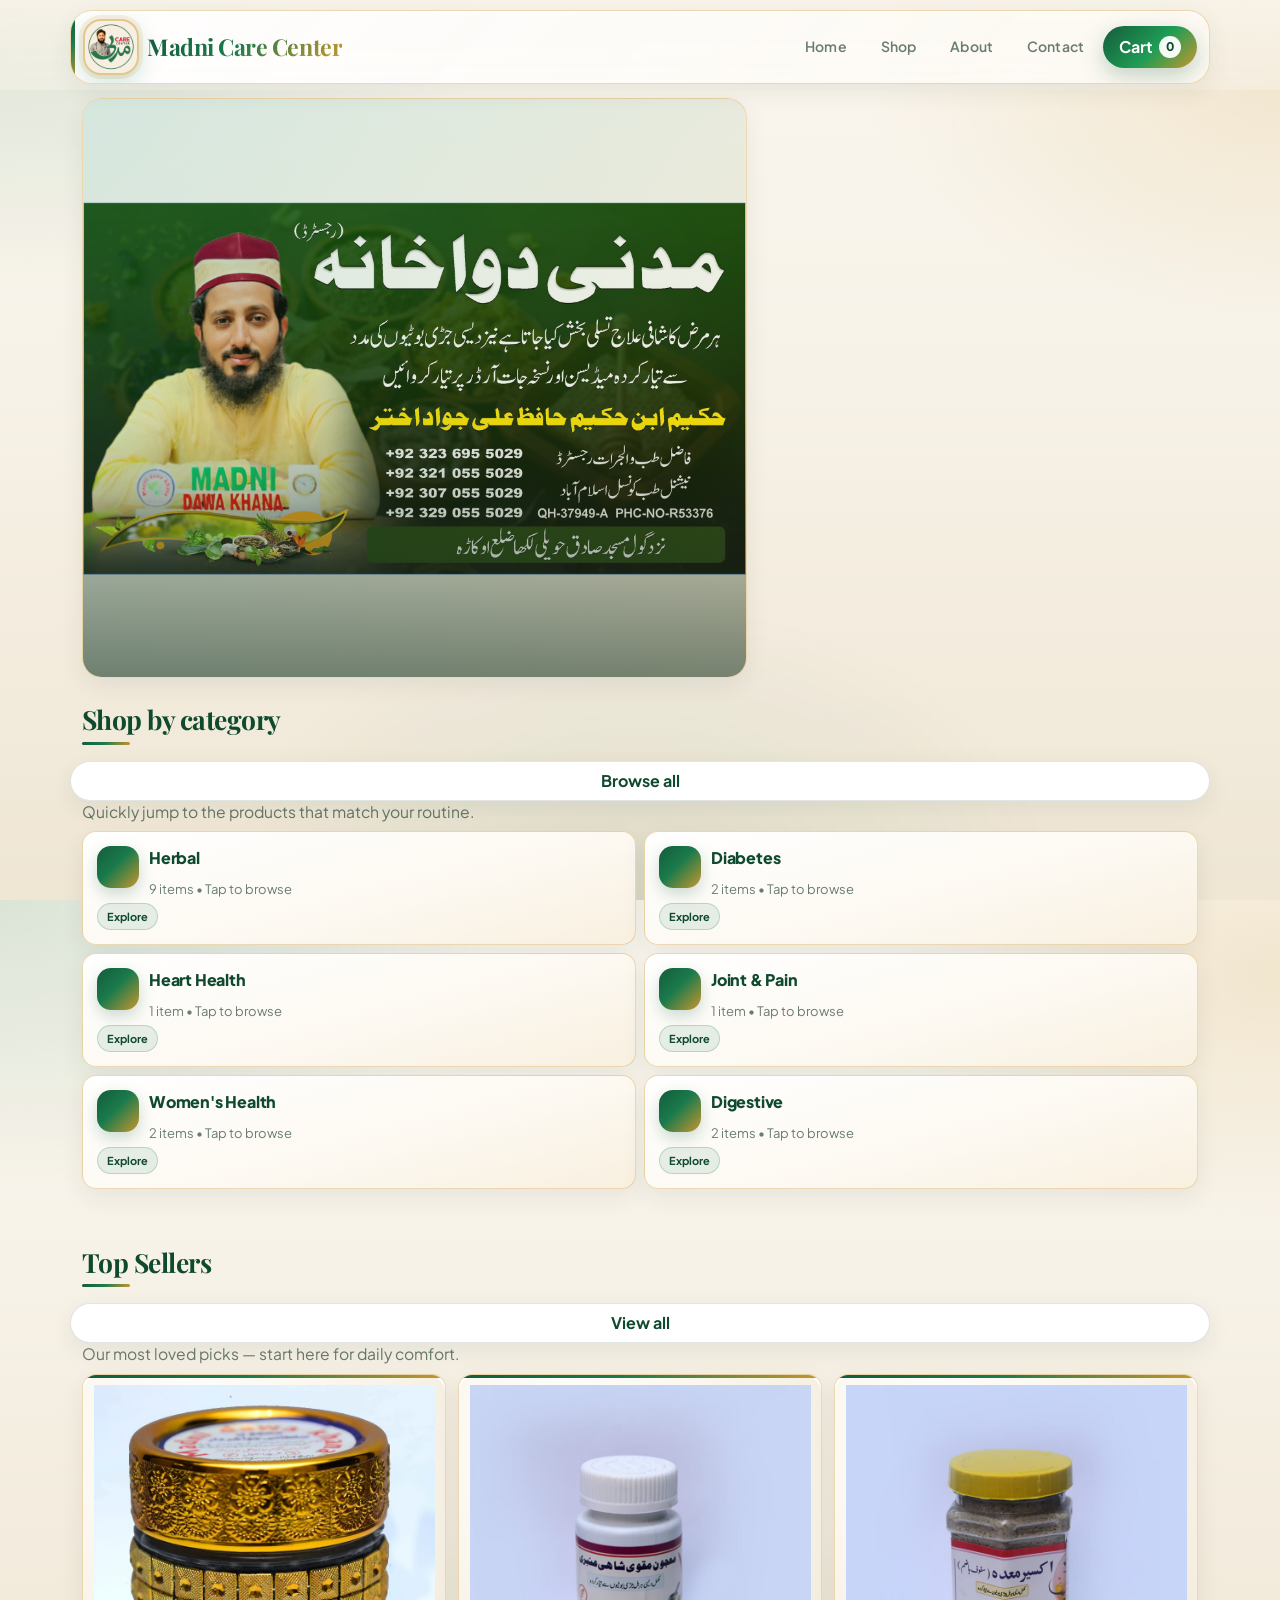
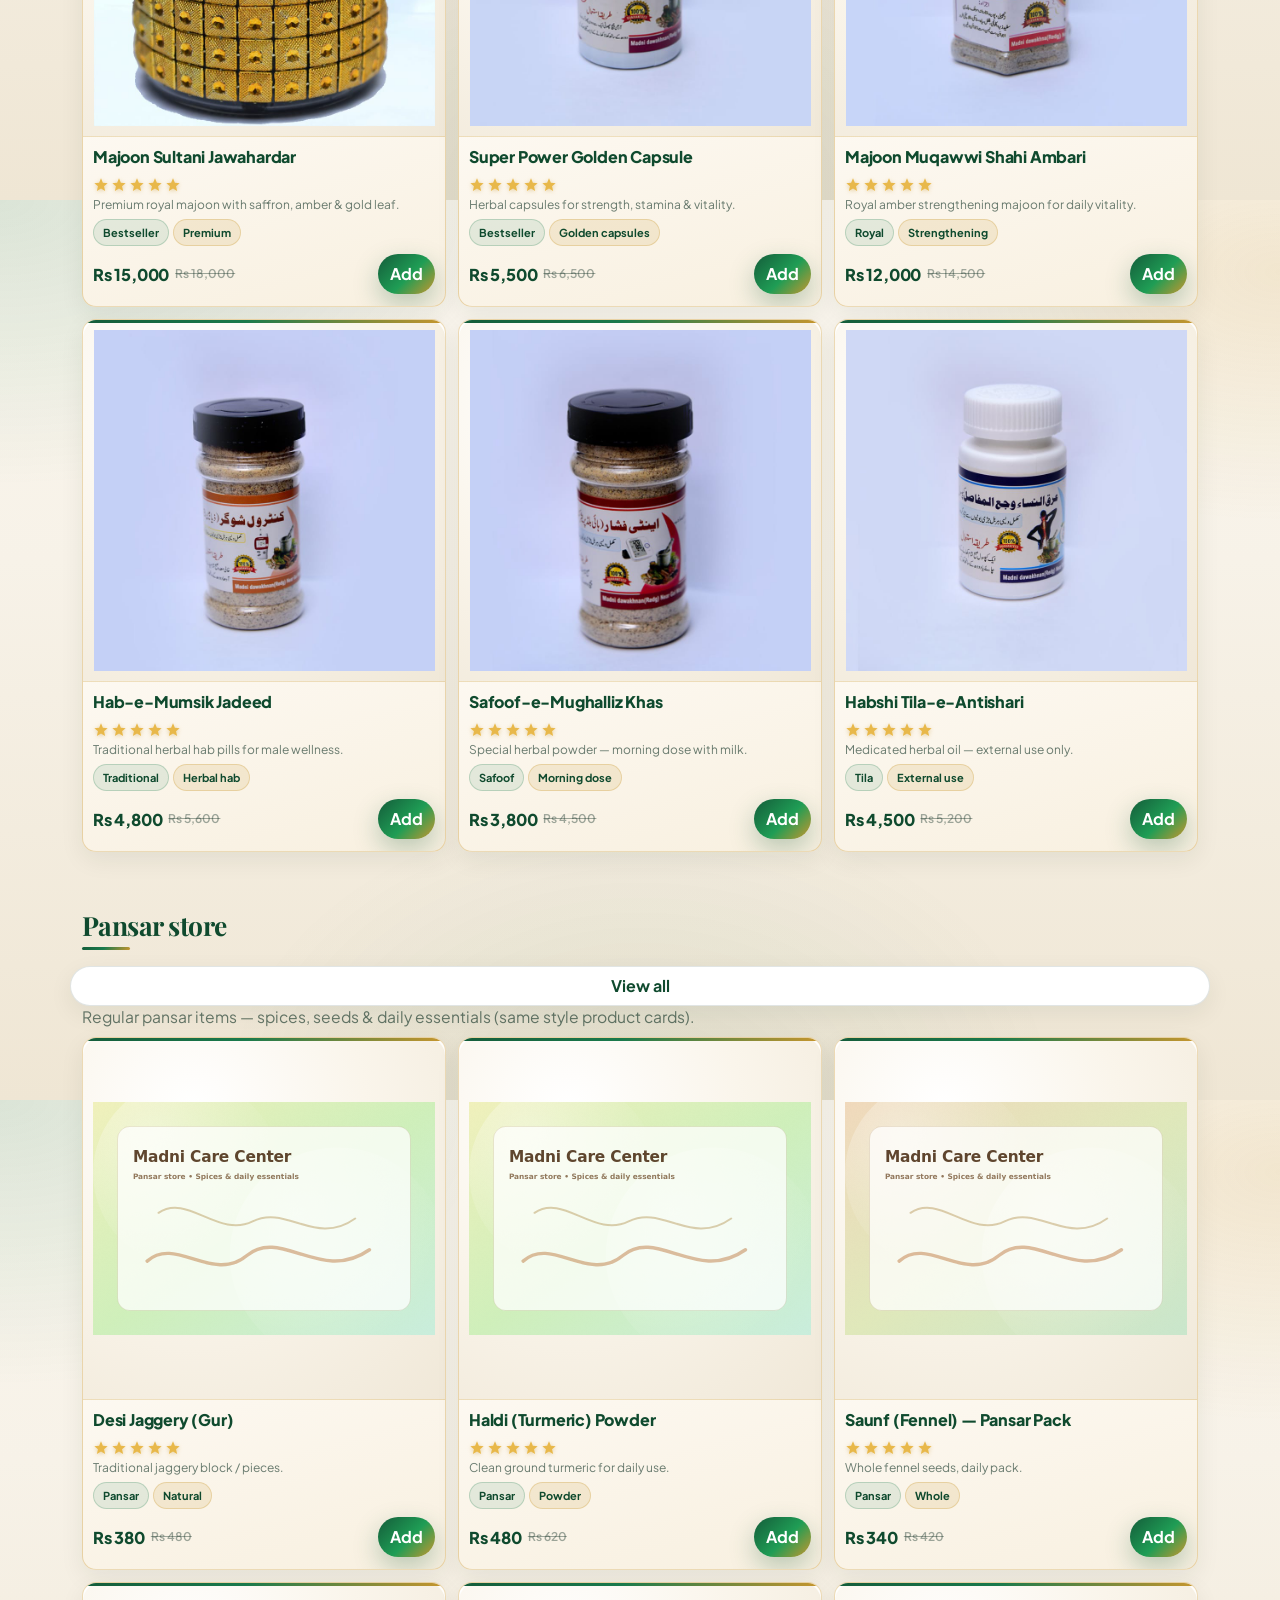
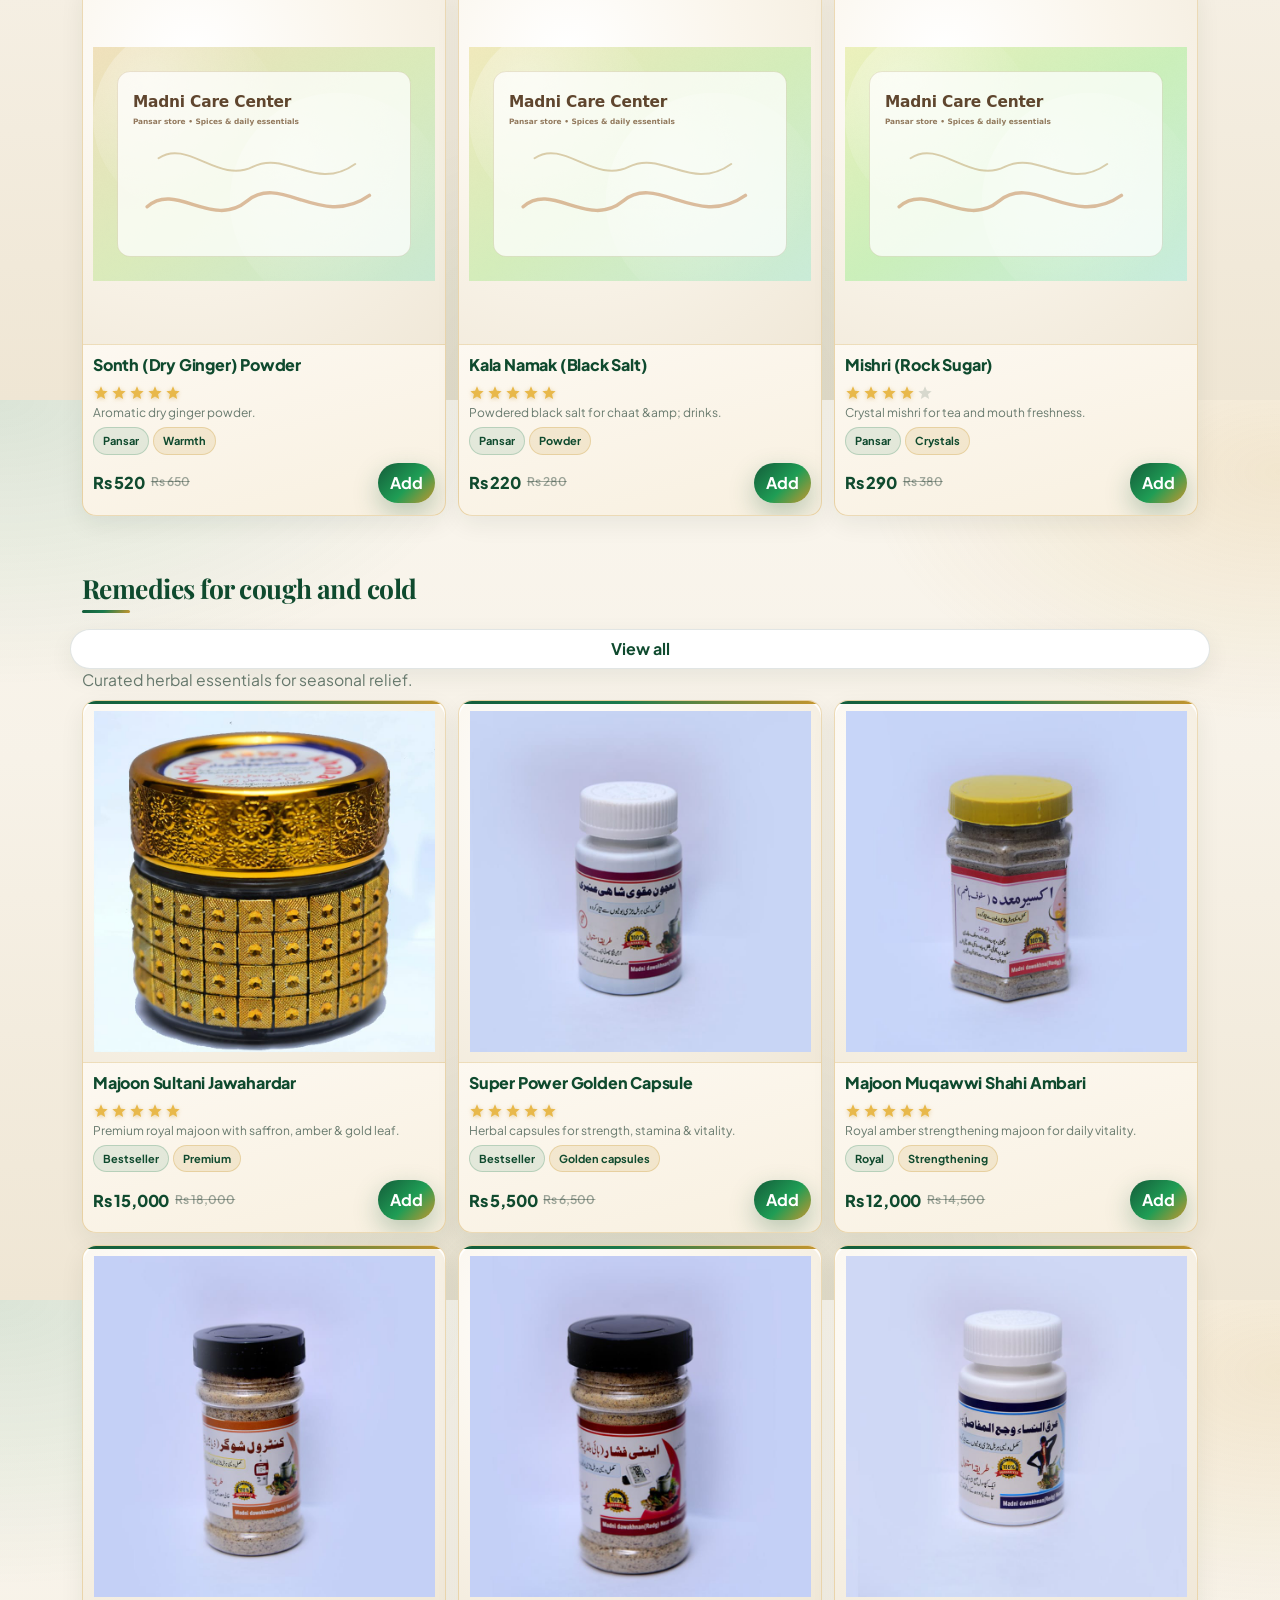
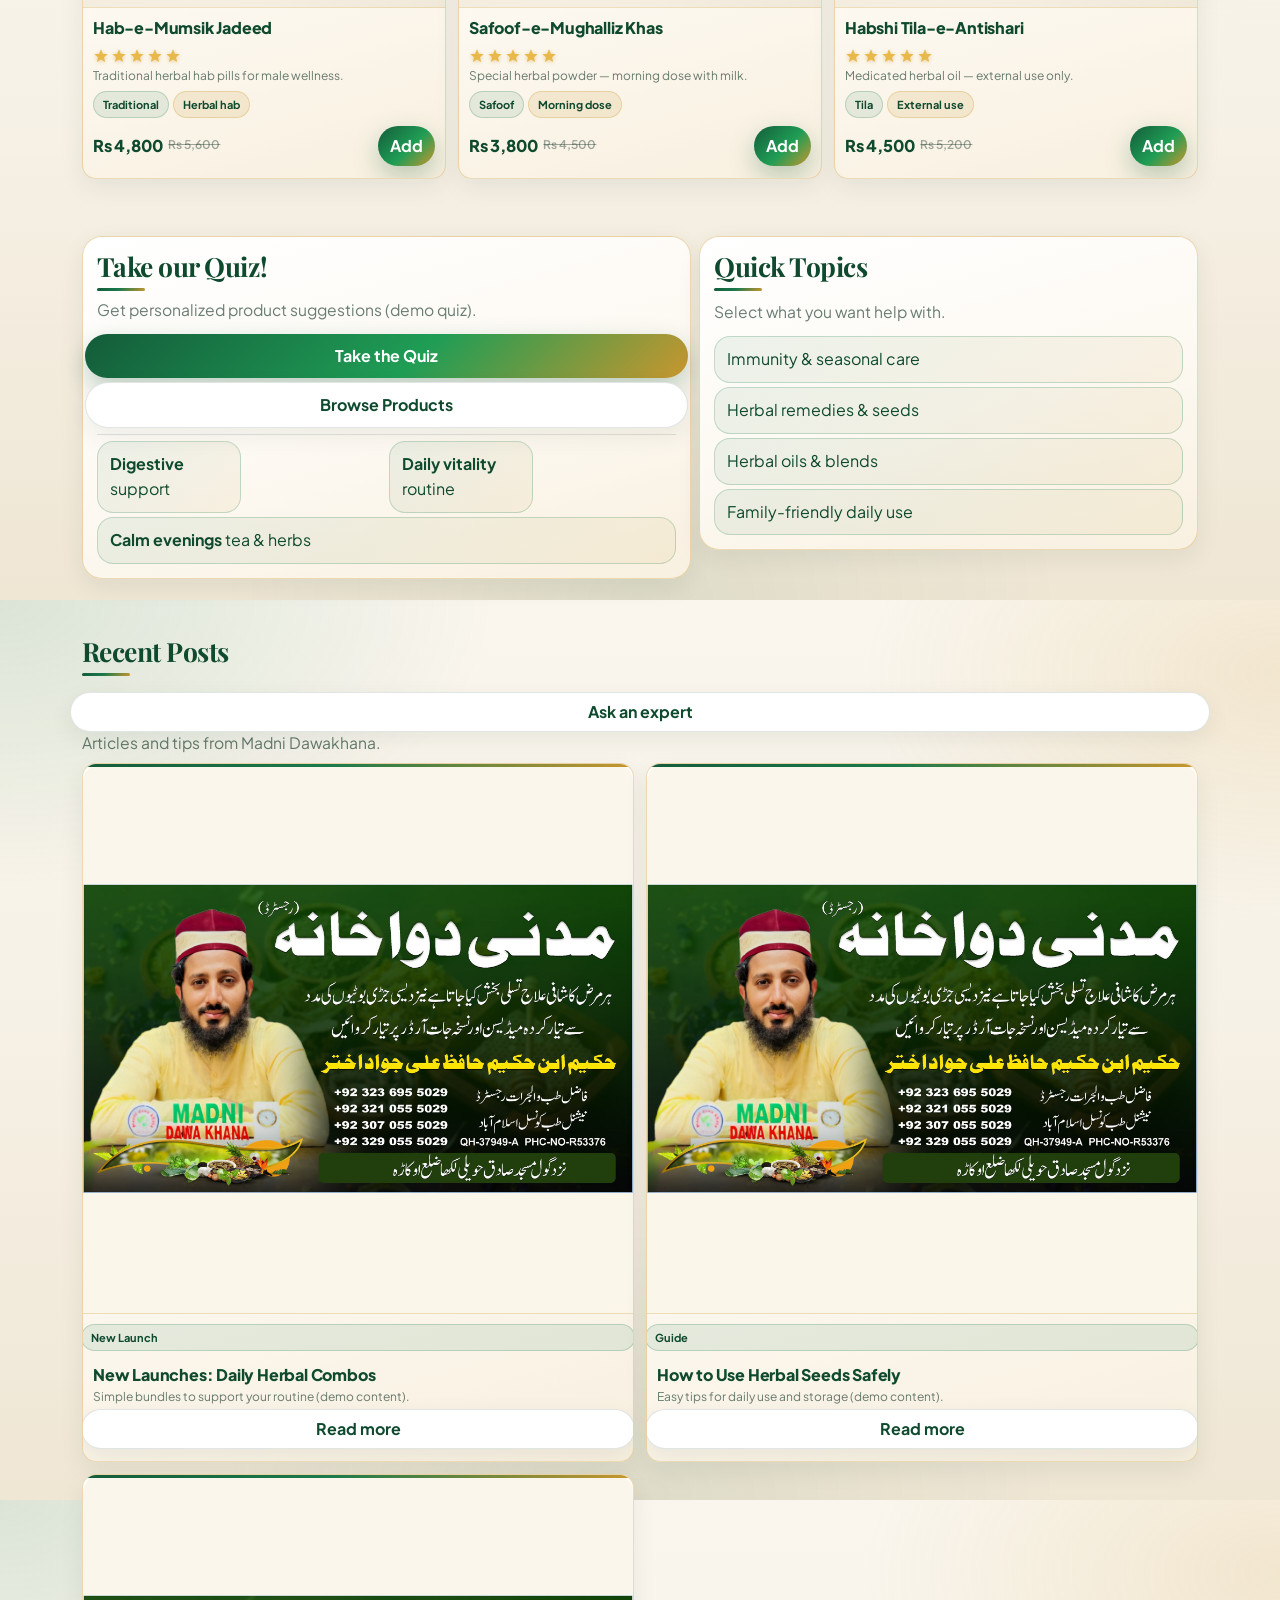
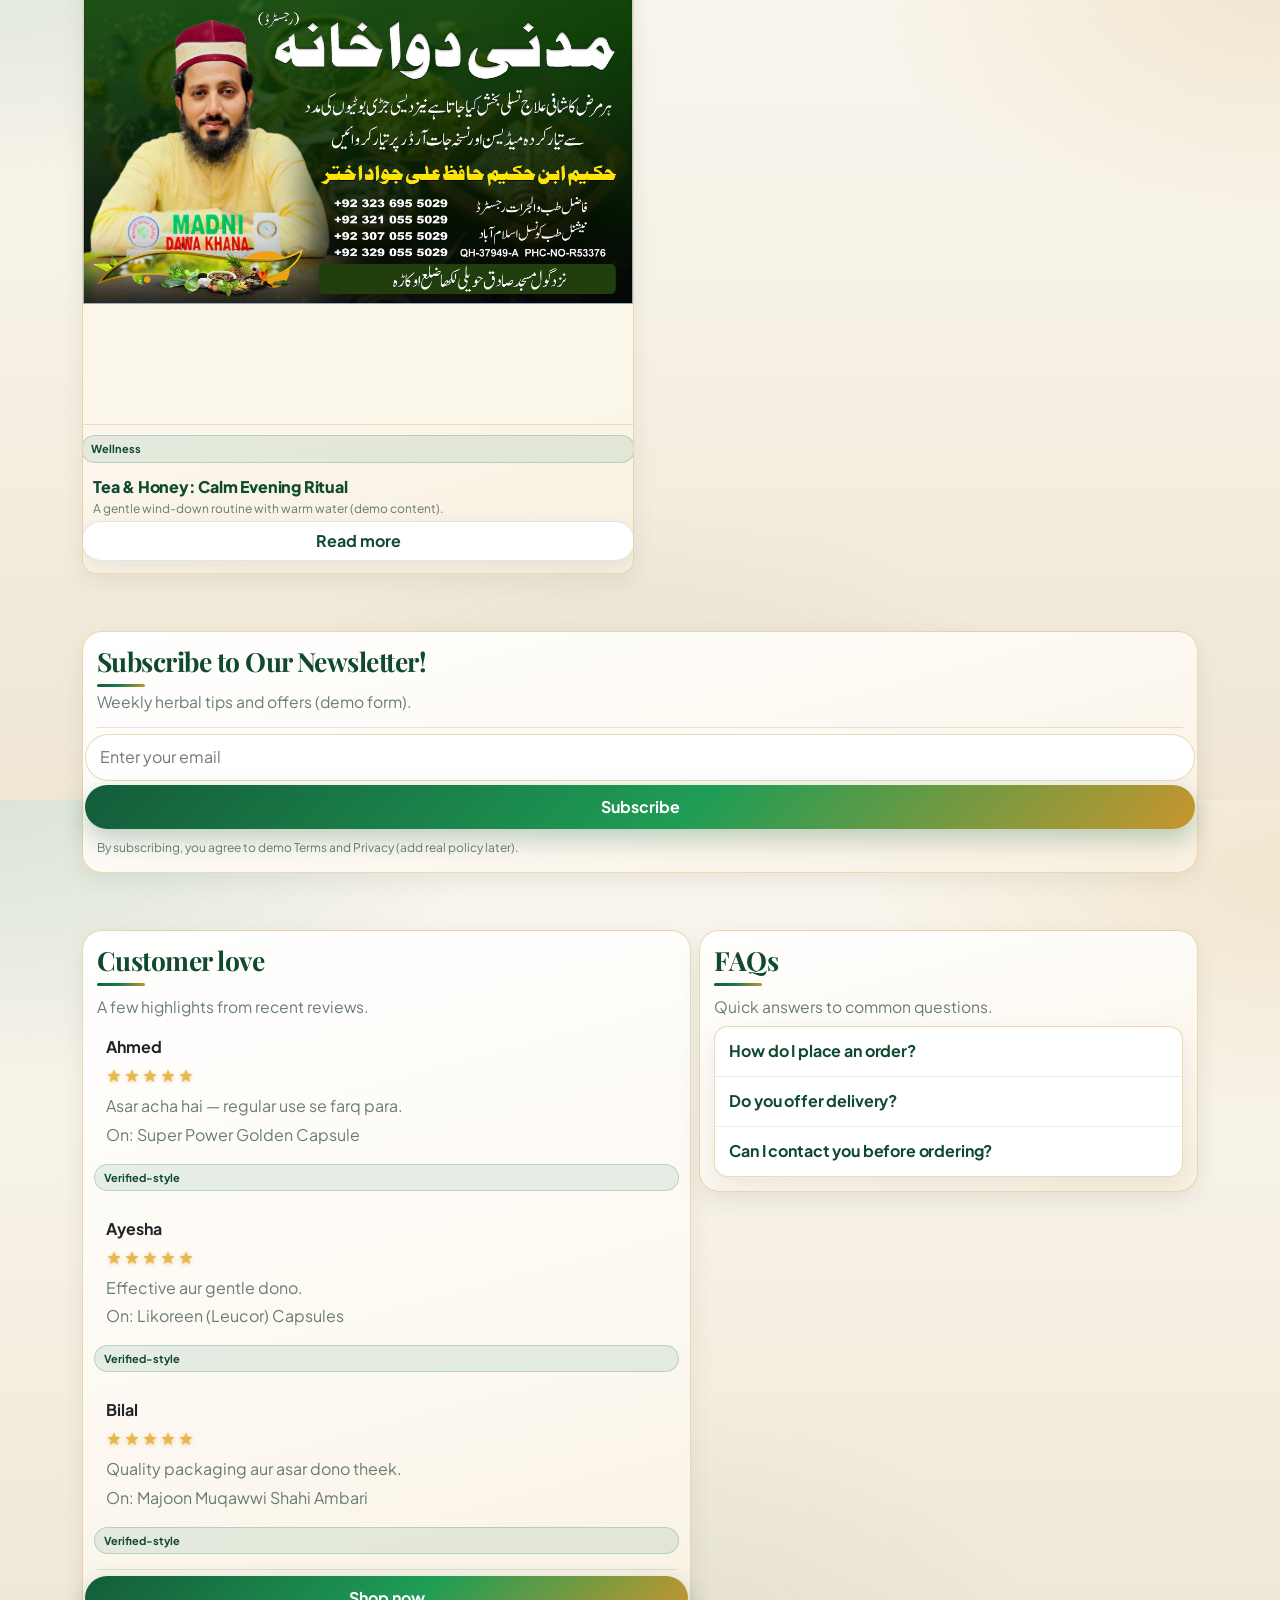
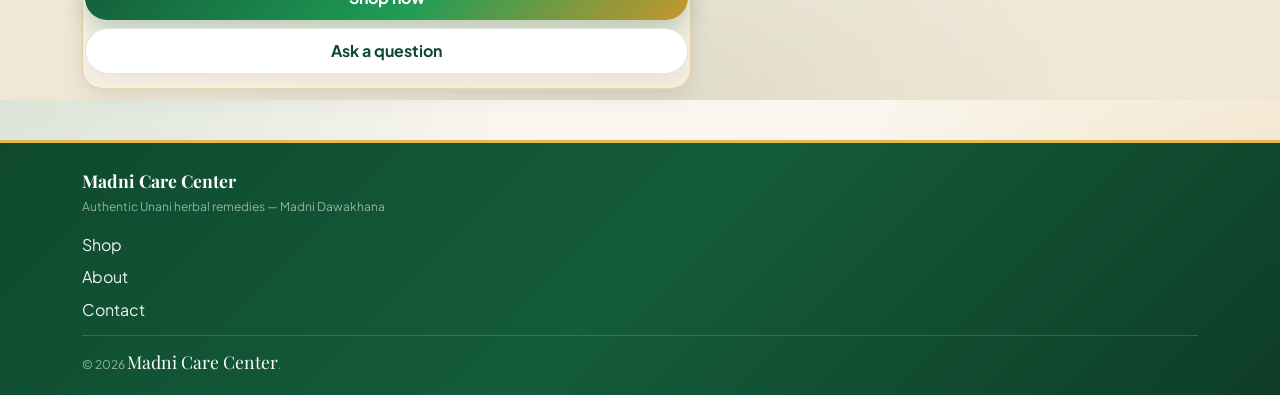
==== index.html @ 92050301 "Add Madni product catalog, premium theme, and mobile store UI. Restore the static homepage with star" ====
<!doctype html>
<html lang="en">
  <head>
    <meta charset="utf-8" />
    <meta name="viewport" content="width=device-width, initial-scale=1" />
    <meta name="description" content="Madni Care Center — herbal and wellness products. Shop quality items with clear pricing and easy checkout." />
    <meta name="theme-color" content="#0f4a2e" />
    <title>Madni Care Center • Home</title>
    <link href="https://cdn.jsdelivr.net/npm/bootstrap@5.3.3/dist/css/bootstrap.min.css" rel="stylesheet" integrity="sha384-QWTKZyjpPEjISv5WaRU9OFeRpok6YctnYmDr5pNlyT2bRjXh0JMhjY6hW+ALEwIH" crossorigin="anonymous" />
    <link rel="stylesheet" href="styles.css" />
  </head>
  <body data-page="home">
    <header class="topbar">
      <div class="container">
        <nav class="nav" aria-label="Main navigation">
          <a class="brand" href="index.html">
            <span class="logo" aria-hidden="true"></span>
            <span data-biz-name>Your Business Name</span>
          </a>
          <div class="spacer"></div>
          <div class="nav-links">
            <a data-nav data-nav="home" href="index.html">Home</a>
            <a data-nav data-nav="products" href="products.html">Shop</a>
            <a data-nav data-nav="about" href="about.html">About</a>
            <a data-nav data-nav="contact" href="contact.html">Contact</a>
            <a class="pill" href="cart.html" aria-label="Cart">
              Cart <span class="badge" data-cart-count>0</span>
            </a>
          </div>
        </nav>
      </div>
    </header>

    <main>
      <section class="hero">
        <div class="container">
          <div class="hero-inner">
            <aside class="card hero-art" aria-label="Brand highlights"></aside>
          </div>
        </div>
      </section>

      <section class="section">
        <div class="container">
          <div class="row section-head" style="margin-bottom:0;" id="categories">
            <h2 style="margin:0;">Shop by category</h2>
            <div class="spacer"></div>
            <a class="btn small" href="products.html">Browse all</a>
          </div>
          <p class="subhead">Quickly jump to the products that match your routine.</p>
          <div class="tiles" id="categoryTiles" aria-label="Category tiles"></div>
        </div>
      </section>

      <section class="section">
        <div class="container">
          <div class="row section-head" style="margin-bottom:0;">
            <h2 style="margin:0;">Top Sellers</h2>
            <div class="spacer"></div>
            <a class="btn small" href="products.html">View all</a>
          </div>
          <p class="subhead">Our most loved picks — start here for daily comfort.</p>
          <div class="grid" id="featuredGrid" aria-label="Bestsellers grid"></div>
        </div>
      </section>

      <section class="section" id="pansar-store">
        <div class="container">
          <div class="row section-head" style="margin-bottom:0;">
            <h2 style="margin:0;">Pansar store</h2>
            <div class="spacer"></div>
            <a class="btn small" href="products.html?category=Pansar%20Store">View all</a>
          </div>
          <p class="subhead">Regular pansar items — spices, seeds &amp; daily essentials (same style product cards).</p>
          <div class="grid" id="pansarGrid" aria-label="Pansar store grid"></div>
        </div>
      </section>

      <section class="section">
        <div class="container">
          <div class="row" style="margin-bottom:0;">
            <h2 style="margin:0;">Remedies for cough and cold</h2>
            <div class="spacer"></div>
            <a class="btn small" href="products.html?category=Herbal">View all</a>
          </div>
          <p class="subhead">Curated herbal essentials for seasonal relief.</p>
          <div class="grid" id="remediesGrid" aria-label="Remedies grid"></div>
        </div>
      </section>

      <section class="section">
        <div class="container">
          <div class="two-col" style="grid-template-columns: 1.1fr .9fr;">
            <div class="card pad">
              <h2 style="margin:0 0 8px;">Take our Quiz!</h2>
              <p class="subhead" style="margin:0 0 12px;">Get personalized product suggestions (demo quiz).</p>
              <div class="row" style="gap:4px;">
                <button class="btn primary" type="button" id="quizBtn">Take the Quiz</button>
                <a class="btn" href="products.html">Browse Products</a>
              </div>
              <div class="divider"></div>
              <div class="grid" style="gap:4px;">
                <div class="col-6"><div class="note"><strong>Digestive</strong> support</div></div>
                <div class="col-6"><div class="note"><strong>Daily vitality</strong> routine</div></div>
                <div class="col-12"><div class="note"><strong>Calm evenings</strong> tea & herbs</div></div>
              </div>
            </div>
            <div class="card pad">
              <h2 style="margin:0 0 10px;">Quick Topics</h2>
              <p class="subhead" style="margin:0 0 12px;">Select what you want help with.</p>
              <div class="stack" style="gap:4px;">
                <div class="note">Immunity & seasonal care</div>
                <div class="note">Herbal remedies & seeds</div>
                <div class="note">Herbal oils & blends</div>
                <div class="note">Family-friendly daily use</div>
              </div>
            </div>
          </div>
        </div>
      </section>

      <section class="section">
        <div class="container">
          <div class="row" style="margin-bottom:0;">
            <h2 style="margin:0;">Recent Posts</h2>
            <div class="spacer"></div>
            <a class="btn small" href="contact.html">Ask an expert</a>
          </div>
          <p class="subhead">Articles and tips from Madni Dawakhana.</p>
          <div class="grid" id="postsGrid" aria-label="Recent posts grid"></div>
        </div>
      </section>

      <section class="section">
        <div class="container">
          <div class="card pad">
            <div class="row" style="align-items:flex-start;">
              <div class="stack" style="gap:4px;">
                <h2 style="margin:0;">Subscribe to Our Newsletter!</h2>
                <p class="subhead" style="margin:0;">Weekly herbal tips and offers (demo form).</p>
              </div>
              <div class="spacer"></div>
            </div>
            <div class="divider"></div>
            <form id="newsletterForm" class="row" style="gap:4px;" autocomplete="off">
              <input class="input" id="newsletterEmail" type="email" required placeholder="Enter your email" style="min-width:260px;"/>
              <button class="btn primary" type="submit">Subscribe</button>
            </form>
            <p class="help" style="margin-top:10px;">By subscribing, you agree to demo Terms and Privacy (add real policy later).</p>
          </div>
        </div>
      </section>

      <section class="section">
        <div class="container">
          <div class="two-col">
            <div class="card pad">
              <h2 style="margin:0 0 10px;">Customer love</h2>
              <p class="subhead">A few highlights from recent reviews.</p>
              <div class="stack" id="testimonials" aria-label="Testimonials"></div>
              <div class="divider"></div>
              <div class="row">
                <a class="btn primary" href="products.html">Shop now</a>
                <a class="btn" href="contact.html">Ask a question</a>
              </div>
            </div>
            <div class="card pad">
              <h2 style="margin:0 0 10px;">FAQs</h2>
              <p class="subhead">Quick answers to common questions.</p>
              <div class="faq" aria-label="Frequently asked questions">
                <details>
                  <summary>How do I place an order?</summary>
                  <div class="answer">Open the shop, add items to cart, then checkout. Your cart is saved automatically.</div>
                </details>
                <details>
                  <summary>Do you offer delivery?</summary>
                  <div class="answer">Yes — contact us on WhatsApp for delivery areas and timeline.</div>
                </details>
                <details>
                  <summary>Can I contact you before ordering?</summary>
                  <div class="answer">Absolutely. Use the contact page or WhatsApp: +92 323 695 5029</div>
                </details>
              </div>
            </div>
          </div>
        </div>
      </section>
    </main>

    <footer class="footer">
      <div class="container">
        <div class="row">
          <div class="stack" style="gap:4px;">
            <strong data-biz-name>Your Business Name</strong>
            <div class="tiny" data-biz-tagline>Modern wellness products crafted with care.</div>
          </div>
          <div class="spacer"></div>
          <div class="row">
            <a href="products.html">Shop</a>
            <a href="about.html">About</a>
            <a href="contact.html">Contact</a>
          </div>
        </div>
        <div class="divider"></div>
        <div class="tiny">© <span id="year"></span> <span data-biz-name>Your Business Name</span>.</div>
      </div>
    </footer>

    <div class="toast" id="toast" role="status" aria-live="polite">
      <span class="dot" aria-hidden="true"></span>
      <span data-toast-text>Updated</span>
    </div>

    <script src="https://cdn.jsdelivr.net/npm/bootstrap@5.3.3/dist/js/bootstrap.bundle.min.js" integrity="sha384-YvpcrYf0tY3lHB60NNkmXc5s9fDVZLESaAA55NDzOxhy9GkcIdslK1eN7N6jIeHz" crossorigin="anonymous"></script>
    <script src="app.js"></script>
    <script>
      document.getElementById("year").textContent = new Date().getFullYear();
    </script>
  </body>
</html>
---- styles.css ----
@import url("https://fonts.googleapis.com/css2?family=Plus+Jakarta+Sans:wght@400;500;600;700;800&family=Playfair+Display:wght@600;700&display=swap");

/* Madni Care Center — premium herbal / dawakhana theme */
:root{
  --bg: #f7f2e8;
  --bg-warm: #efe6d4;
  --surface: rgba(20, 92, 58, .07);
  --surface-2: rgba(200, 150, 46, .12);
  --text: #0f2e22;
  --muted: rgba(15, 46, 34, .62);
  --border: rgba(15, 46, 34, .12);
  --border-gold: rgba(200, 150, 46, .35);
  --shadow: 0 20px 50px rgba(15, 46, 34, .10);
  --shadow-soft: 0 8px 24px rgba(15, 46, 34, .07);
  --brand: #1a7a4c;
  --brand-dark: #0f4a2e;
  --brand-light: #2ecc7a;
  --brand-2: #c8962e;
  --brand-gold: #e8b84a;
  --gold-soft: #f5e6c8;
  --success: #1a9d55;
  --danger: #c93a4c;
  --warning: #d3a23a;
  --max: 1140px;
  --radius: 20px;
  --radius-sm: 14px;
  --focus: 0 0 0 3px rgba(26, 122, 76, .28);
  --gradient-brand: linear-gradient(135deg, #145c3a 0%, #1a7a4c 45%, #c8962e 100%);
  --gradient-btn: linear-gradient(135deg, #145c3a, #1f9d55 55%, #c8962e);
  --gradient-card: linear-gradient(165deg, #ffffff 0%, #fdf9f2 55%, #f8f0e0 100%);
  --gradient-header: linear-gradient(135deg, rgba(255,255,255,.97), rgba(253,249,242,.94));
  --font-body: "Plus Jakarta Sans", ui-sans-serif, system-ui, sans-serif;
  --font-display: "Playfair Display", Georgia, serif;
  --space-page-x: 14px;
  --space-section-y: 16px;
  --space-gap: 8px;
  --grid-cards-gap: 12px;
  --product-img-bg: radial-gradient(circle at 30% 20%, #fff 0%, #faf5eb 45%, #f0e8d8 100%);
  --product-img-border: rgba(200, 150, 46, .28);
  --cover-image: url("assets/madni_cover.jpg");
  --cover-position: center center;
  --cover-fit: contain;
}

*{ box-sizing: border-box; }
html,body{ height:100%; }
body{
  margin:0;
  font-family: var(--font-body);
  color:var(--text);
  background:
    radial-gradient(900px 520px at 0% 0%, rgba(26,122,76,.14), transparent 55%),
    radial-gradient(800px 480px at 100% 8%, rgba(200,150,46,.16), transparent 52%),
    radial-gradient(700px 500px at 50% 100%, rgba(20,92,58,.08), transparent 60%),
    linear-gradient(180deg, #faf6ee 0%, var(--bg) 40%, var(--bg-warm) 100%);
  line-height: 1.55;
  -webkit-font-smoothing: antialiased;
}

h1,h2,h3{
  letter-spacing: -0.3px;
  font-family: var(--font-display);
  font-weight: 700;
  color: var(--brand-dark);
}

a{ color: inherit; text-decoration: none; }
a:hover{ text-decoration: underline; text-underline-offset: 4px; }
img{ max-width:100%; display:block; }

.container{ width: min(var(--max), calc(100% - var(--space-page-x) * 2)); margin-inline:auto; }
.stack{ display:grid; gap: var(--space-gap); }
.row{ display:flex; gap: var(--space-gap); align-items:center; flex-wrap:wrap; }
.spacer{ flex:1; }

.topbar{
  position: sticky; top: 0; z-index: 40;
  padding: 10px 0 6px;
  background: linear-gradient(to bottom, rgba(247,242,232,.92), rgba(247,242,232,.55));
  backdrop-filter: blur(10px);
}
.topbar .container{
  border: 1px solid var(--border-gold);
  border-radius: calc(var(--radius) + 2px);
  background: var(--gradient-header);
  backdrop-filter: blur(16px);
  box-shadow: var(--shadow-soft), inset 0 1px 0 rgba(255,255,255,.85);
  padding-inline: 12px;
  position: relative;
  overflow: hidden;
}
.topbar .container::before{
  content:"";
  position:absolute;
  inset: 0 auto 0 0;
  width: 4px;
  background: var(--gradient-brand);
  border-radius: 4px 0 0 4px;
}
.nav{
  min-height: 72px;
  display:flex;
  align-items:center;
  gap: 10px;
  flex-wrap: wrap;
}
.nav-toggle{
  display: none;
  align-items: center;
  justify-content: center;
  flex-direction: column;
  gap: 5px;
  width: 44px;
  height: 44px;
  padding: 0;
  border: 1px solid var(--border-gold);
  border-radius: 14px;
  background: #fff;
  cursor: pointer;
  flex-shrink: 0;
  margin-inline-start: auto;
}
.nav-toggle span{
  display: block;
  width: 18px;
  height: 2px;
  border-radius: 999px;
  background: var(--brand-dark);
  transition: transform .2s ease, opacity .2s ease;
}
.nav-open .nav-toggle span:nth-child(1){ transform: translateY(7px) rotate(45deg); }
.nav-open .nav-toggle span:nth-child(2){ opacity: 0; }
.nav-open .nav-toggle span:nth-child(3){ transform: translateY(-7px) rotate(-45deg); }
.brand{
  display:flex;
  align-items:center;
  gap: 8px;
  font-weight: 750;
  letter-spacing: .2px;
  /* Extra breathing room before nav buttons (spacer sits after this) */
  padding-inline-end: 8px;
  min-width: 0;
}
.brand [data-biz-name]{
  font-family: var(--font-display);
  font-size: clamp(1.05rem, 3.8vw, 1.45rem);
  font-weight: 700;
  letter-spacing: -0.02em;
  line-height: 1.15;
  align-self: center;
  background: var(--gradient-brand);
  -webkit-background-clip: text;
  background-clip: text;
  color: transparent;
}
.logo{
  width: 56px;
  height: 56px;
  border-radius: 18px;
  flex-shrink: 0;
  align-self: center;
  background: #fff;
  background-image: url("assets/hafiz_madni_6.png");
  background-size: cover;
  background-position: center;
  border: 2px solid rgba(200,150,46,.45);
  box-shadow: 0 8px 24px rgba(26,122,76,.22), 0 0 0 4px rgba(200,150,46,.12);
}
.nav-links{
  display:flex;
  align-items:center;
  gap: 4px;
  flex-wrap:wrap;
  margin-inline-start: 0;
}
/* Home / Shop / About / Contact — pill-style nav chips */
.nav-links a:not(.pill){
  display: inline-flex;
  align-items: center;
  justify-content: center;
  padding: 8px 14px;
  border: 1px solid transparent;
  border-radius: 999px;
  background: transparent;
  color: var(--muted);
  font-weight: 600;
  font-size: 14px;
  letter-spacing: 0.01em;
  text-decoration: none;
  transition: background .18s ease, border-color .18s ease, color .18s ease, box-shadow .18s ease, transform .12s ease;
}
.nav-links a:not(.pill):hover{
  color: var(--brand-dark);
  background: rgba(26,122,76,.08);
  border-color: rgba(26,122,76,.18);
  box-shadow: var(--shadow-soft);
  transform: translateY(-1px);
  text-decoration: none;
}
.nav-links a:not(.pill)[aria-current="page"]{
  color: #fff;
  font-weight: 700;
  background: var(--gradient-brand);
  border-color: transparent;
  box-shadow: 0 6px 18px rgba(20,92,58,.28);
}

.pill{
  display:inline-flex;
  align-items:center;
  gap: 6px;
  padding: 8px 14px;
  border: 1px solid var(--border-gold);
  background: var(--gold-soft);
  border-radius: 999px;
  color: var(--brand-dark);
  font-weight: 650;
}

.nav-links a.pill{
  padding: 9px 16px;
  border: none;
  background: var(--gradient-btn);
  color: #fff;
  font-weight: 700;
  box-shadow: 0 8px 22px rgba(20,92,58,.25);
  text-decoration: none;
  transition: transform .15s ease, box-shadow .15s ease, filter .15s ease;
}
.nav-links a.pill:hover{
  filter: brightness(1.06);
  box-shadow: 0 12px 28px rgba(20,92,58,.32);
  transform: translateY(-2px);
  text-decoration: none;
}
.badge{
  min-width: 22px;
  height: 22px;
  display:inline-grid;
  place-items:center;
  padding-inline: 7px;
  border-radius: 999px;
  background: rgba(255,255,255,.95);
  border: none;
  color: var(--brand-dark);
  font-size: 12px;
  font-weight: 800;
}

.btn{
  display:inline-flex;
  align-items:center;
  justify-content:center;
  gap: 6px;
  border: 1px solid var(--border);
  background: #fff;
  color: var(--brand-dark);
  padding: 10px 16px;
  min-height: 44px;
  border-radius: 999px;
  font-weight: 700;
  font-family: var(--font-body);
  cursor: pointer;
  transition: transform .12s ease, background .12s ease, border-color .12s ease, box-shadow .12s ease, filter .12s ease;
  box-shadow: var(--shadow-soft);
}
.btn:hover{
  transform: translateY(-2px);
  background: #fff;
  border-color: var(--border-gold);
  box-shadow: 0 14px 32px rgba(15,46,34,.12);
}
.btn:active{ transform: translateY(0px); }
.btn:focus{ outline: none; box-shadow: var(--focus); }
.btn.primary{
  border: none;
  color: #fff;
  background: var(--gradient-btn);
  box-shadow: 0 10px 26px rgba(20,92,58,.28);
}
.btn.primary:hover{
  filter: brightness(1.05);
  border: none;
  color: #fff;
  box-shadow: 0 14px 34px rgba(20,92,58,.34);
}
.btn.danger{
  border-color: rgba(201,58,76,.38);
  background: rgba(201,58,76,.10);
  color: #8b1e2e;
}
.btn.small{ padding: 7px 12px; border-radius: 999px; font-weight: 700; min-height: 38px; }

.card{
  background: var(--gradient-card);
  border: 1px solid var(--border-gold);
  border-radius: var(--radius);
  box-shadow: var(--shadow-soft);
  transition: transform .18s ease, box-shadow .18s ease, border-color .18s ease;
}
.card.pad{ padding: 14px; }
.card.soft{ box-shadow: none; }

.hero{
  padding: 8px 0 4px;
}
.hero-inner{
  display:grid;
  grid-template-columns: 1.2fr .8fr;
  gap: var(--space-gap);
  align-items: stretch;
}
.hero h1{
  margin: 0;
  font-size: clamp(30px, 5vw, 52px);
  line-height: 1.05;
  letter-spacing: -0.6px;
}
.hero p{ margin: 12px 0 0; color: var(--muted); font-size: 16px; max-width: 62ch; }
.hero .cta{ margin-top: 18px; display:flex; gap: 12px; flex-wrap:wrap; }

.hero-art{
  position: relative;
  overflow: hidden;
  /* Taller band so background “cover” crops less of the photo */
  min-height: clamp(320px, 52vw, 580px);
  isolation: isolate;
}
/* Photo layer (separate pseudo-element so hover zoom does not fight overlays) */
.hero-art::before{
  content:"";
  position:absolute;
  inset:0;
  z-index: 0;
  background-image: var(--cover-image);
  background-size: var(--cover-fit);
  background-repeat: no-repeat;
  background-position: var(--cover-position);
  transform: scale(1);
  transform-origin: center center;
  transition: transform .55s ease;
}
.page-cover{
  position: relative;
  overflow: hidden;
  width: 100%;
  background-color: var(--bg);
  /* Was capped at 240px — too short; show more of the image */
  min-height: clamp(220px, 38vw, 420px);
  border-bottom: 1px solid var(--border);
  isolation: isolate;
}
.page-cover::before{
  content:"";
  position:absolute;
  inset:0;
  z-index: 0;
  background-image: var(--cover-image);
  background-size: var(--cover-fit);
  background-repeat: no-repeat;
  background-position: var(--cover-position);
  transform: scale(1);
  transform-origin: center center;
  transition: transform .5s ease;
}
.page-cover::after{
  content:"";
  position:absolute;
  inset:0;
  z-index: 1;
  background:
    linear-gradient(to bottom, rgba(15,46,34,.08), rgba(247,242,232,.55)),
    linear-gradient(135deg, rgba(26,122,76,.12), rgba(200,150,46,.10));
  pointer-events:none;
}
.page-cover + main{
  /* keep spacing consistent after the cover banner */
  padding-top: 0;
}
.card.hero-art{
  /* Photo lives on ::before; keep card surface transparent. */
  background-color: transparent;
}
.hero-art::after{
  content:"";
  position:absolute;
  inset:0;
  z-index: 1;
  pointer-events: none;
  background:
    linear-gradient(to top, rgba(15,46,34,.55) 0%, transparent 45%),
    linear-gradient(135deg, rgba(26,122,76,.18), rgba(200,150,46,.12));
  opacity: 1;
}
.kpi{
  padding: 10px 12px;
  border-radius: 16px;
  border: 1px solid rgba(255,255,255,.35);
  background: rgba(255,255,255,.88);
  backdrop-filter: blur(8px);
  min-width: 0;
  overflow-wrap: anywhere;
  box-shadow: 0 8px 24px rgba(15,46,34,.15);
}
.kpi .big{
  font-weight: 800;
  font-size: clamp(15px, 3.8vw, 18px);
  letter-spacing: -0.2px;
  line-height: 1.3;
  white-space: normal;
}
.kpi .small{
  color: var(--muted);
  font-weight: 650;
  font-size: 12px;
  margin-top: 4px;
  line-height: 1.35;
  white-space: normal;
}

.hero-art .stat{
  position:absolute;
  left: 14px; right: 14px; bottom: 14px;
  z-index: 2;
  display:grid;
  grid-template-columns: 1fr 1fr;
  gap: 10px;
  min-width: 0;
  justify-items: stretch;
}

.section{ padding: calc(var(--space-section-y) + 6px) 0 calc(var(--space-section-y) * 2.2); }
.section h2{
  margin:0 0 6px;
  font-size: clamp(1.25rem, 4.5vw, 1.65rem);
  letter-spacing: -0.02em;
  position: relative;
  display: inline-block;
}
.section h2::after{
  content:"";
  display: block;
  width: 48px;
  height: 3px;
  margin-top: 6px;
  border-radius: 999px;
  background: var(--gradient-brand);
}
.section-head h2::after,
.section-head h1::after{
  display: block;
}
.section-head h1{
  font-size: clamp(1.35rem, 5vw, 1.85rem);
}
.section-head{
  display: flex;
  flex-wrap: wrap;
  align-items: flex-end;
  gap: 8px;
  margin-bottom: 8px;
}
.subhead{ color: var(--muted); margin-top: 0; margin-bottom: 8px; font-size: clamp(0.88rem, 3.2vw, 0.98rem); line-height: 1.45; }

.grid{
  display:grid;
  gap: var(--space-gap);
  grid-template-columns: repeat(12, 1fr);
}
.col-4{ grid-column: span 4; }
.col-6{ grid-column: span 6; }
.col-8{ grid-column: span 8; }
.col-12{ grid-column: span 12; }

/* Unified store grid — same look as Pansar store section */
#featuredGrid.grid,
#pansarGrid.grid,
#remediesGrid.grid,
#postsGrid.grid,
#moreGrid.grid,
#productsGrid.grid{
  gap: var(--grid-cards-gap);
}

.store-card,
#featuredGrid .topseller-card,
#pansarGrid .pansar-card,
#productsGrid .shop-card{
  grid-column: span 6;
  min-width: 0;
}

.product.store-card,
.product.topseller-card,
.product.pansar-card,
.product.shop-card{
  overflow: hidden;
  border-radius: var(--radius-sm);
  border: 1px solid var(--border-gold);
  background: var(--gradient-card);
  box-shadow: var(--shadow-soft);
  position: relative;
}
.product.store-card::before,
.product.topseller-card::before,
.product.pansar-card::before,
.product.shop-card::before{
  content:"";
  position:absolute;
  top: 0; left: 0; right: 0;
  height: 3px;
  background: var(--gradient-brand);
  z-index: 2;
}
.product:hover{
  transform: translateY(-4px);
  box-shadow: 0 18px 40px rgba(15,46,34,.14);
  border-color: rgba(26,122,76,.35);
}
.product .img{
  aspect-ratio: 1 / 1;
  overflow: hidden;
  border-radius: calc(var(--radius) - 2px) calc(var(--radius) - 2px) 0 0;
  background: var(--product-img-bg);
  border-bottom: 1px solid var(--product-img-border);
  display: flex;
  align-items: center;
  justify-content: center;
  padding: 10px;
  transition: background .2s ease;
}
.product .img img{
  width: 100%;
  height: 100%;
  object-fit: contain;
  object-position: center;
  transition: transform .25s ease;
}
.product:hover .img img{
  transform: scale(1.04);
}
/* Blog / placeholder cards: image is a div with background, not <img> */
.product:hover .img:not(:has(img)){
  transform: scale(1.02);
}
.product .meta{ padding: 10px 10px 12px; }
.product.store-card > a,
.product.topseller-card > a,
.product.pansar-card > a,
.product.shop-card > a{
  display: block;
  height: 100%;
  text-decoration: none;
}
.product .title{
  margin:0;
  font-family: var(--font-body);
  font-size: clamp(0.88rem, 3.4vw, 1rem);
  font-weight: 800;
  letter-spacing: -0.2px;
  line-height: 1.25;
  color: var(--brand-dark);
  display: -webkit-box;
  -webkit-line-clamp: 2;
  -webkit-box-orient: vertical;
  overflow: hidden;
}
.product .desc{
  margin: 4px 0 0;
  color: var(--muted);
  font-size: 12px;
  line-height: 1.35;
  display: -webkit-box;
  -webkit-line-clamp: 2;
  -webkit-box-orient: vertical;
  overflow: hidden;
}
.product .meta > .row:first-child{
  align-items: flex-start;
}
.product .meta > .row:first-child .stars{
  flex-shrink: 0;
  margin-top: 2px;
}
.product .meta .chip-row{
  display: flex;
  flex-wrap: wrap;
  gap: 4px;
  margin-top: 6px;
}
.product .price-row{
  margin-top: 8px;
  display: flex;
  flex-wrap: wrap;
  align-items: center;
  gap: 6px;
}
.product .price-row .spacer{
  flex: 1 1 48px;
  min-width: 0;
}
.product .price-row .btn{
  min-height: 40px;
  flex-shrink: 0;
}
.price{
  font-weight: 800;
  letter-spacing: -0.2px;
  color: var(--brand-dark);
  font-size: 1.02em;
}
.old-price{ color: rgba(15,46,34,.4); text-decoration: line-through; font-weight: 600; font-size: 12px; }
.chip{
  display:inline-flex;
  align-items:center;
  gap: 4px;
  padding: 4px 9px;
  border-radius: 999px;
  background: rgba(26,122,76,.10);
  border: 1px solid rgba(26,122,76,.22);
  color: var(--brand-dark);
  font-size: 11px;
  font-weight: 700;
}
.chip:nth-child(even){
  background: rgba(200,150,46,.14);
  border-color: rgba(200,150,46,.28);
}

.input{
  width: 100%;
  padding: 10px 14px;
  border-radius: 999px;
  border: 1px solid var(--border-gold);
  background: #fff;
  color: var(--text);
  font-size: 16px;
  min-height: 44px;
  font-family: var(--font-body);
  transition: border-color .15s ease, box-shadow .15s ease;
}
.input:focus{
  outline: none;
  box-shadow: var(--focus);
  border-color: var(--brand);
}

.filters{
  display:grid;
  gap: 10px;
  grid-template-columns: repeat(12, 1fr);
  align-items: end;
}
.filters .field{
  grid-column: span 12;
  min-width: 0;
}
.filters .field:first-child{
  grid-column: span 12;
}
@media (min-width: 640px){
  .filters .field{ grid-column: span 6; }
  .filters .field:first-child{ grid-column: span 12; }
}
@media (min-width: 920px){
  .filters{ display: flex; flex-wrap: wrap; gap: var(--space-gap); align-items: end; }
  .filters .field{ flex: 1 1 180px; min-width: 160px; grid-column: auto; }
  .filters .field:first-child{ flex: 2 1 240px; grid-column: auto; }
}
select.input{ appearance: none; }
.field{ display:grid; gap: 4px; }
label{ font-weight: 700; color: var(--brand-dark); font-size: 13px; }
.help{ color: var(--muted); font-size: 12px; margin: 0; }

.two-col{
  display:grid;
  grid-template-columns: 1.1fr .9fr;
  gap: var(--space-gap);
  align-items:start;
}
.divider{ height: 1px; background: var(--border); margin: 6px 0; }

.table{
  width: 100%;
  border-collapse: collapse;
  overflow:hidden;
  border-radius: 16px;
  border: 1px solid var(--border);
}
.table th, .table td{
  padding: 8px 8px;
  border-bottom: 1px solid rgba(23,59,45,.10);
  text-align: left;
  vertical-align: top;
}
.table th{ font-size: 12px; color: rgba(23,59,45,.72); text-transform: uppercase; letter-spacing: .08em; }
.table tr:last-child td{ border-bottom: 0; }

.muted{ color: var(--muted); }
.right{ text-align:right; }
.note{
  padding: 10px 12px;
  border-radius: 16px;
  border: 1px solid rgba(26,122,76,.22);
  background: linear-gradient(135deg, rgba(26,122,76,.08), rgba(200,150,46,.08));
  color: var(--brand-dark);
}
.alert{
  padding: 10px 12px;
  border-radius: 14px;
  border: 1px solid rgba(200,150,46,.35);
  background: linear-gradient(135deg, rgba(200,150,46,.14), rgba(245,230,200,.5));
  color: var(--brand-dark);
}

.footer{
  padding: 24px 0 20px;
  margin-top: 16px;
  background: linear-gradient(135deg, #0f4a2e 0%, #145c3a 50%, #0f3d28 100%);
  border-top: 3px solid var(--brand-gold);
  color: rgba(255,255,255,.82);
}
.footer a{ color: rgba(255,255,255,.92); text-decoration: none; }
.footer a:hover{ color: var(--brand-gold); text-decoration: underline; }
.footer strong,
.footer [data-biz-name]{
  color: #fff;
  font-family: var(--font-display);
  font-size: 1.1rem;
}
.footer .tiny{ color: rgba(255,255,255,.55); }
.footer .divider{ background: rgba(255,255,255,.15); margin: 12px 0; }

.stars{
  display:inline-flex;
  gap: 2px;
  align-items:center;
}
.star{
  width: 16px; height: 16px;
  fill: rgba(15,46,34,.15);
}
.star.on{ fill: var(--brand-gold); filter: drop-shadow(0 1px 2px rgba(200,150,46,.4)); }

.toast{
  position: fixed;
  bottom: 16px;
  left: 50%;
  transform: translateX(-50%);
  z-index: 80;
  background: var(--brand-dark);
  color: #fff;
  border: 1px solid rgba(200,150,46,.4);
  border-radius: 999px;
  padding: 10px 16px;
  display:none;
  box-shadow: 0 16px 40px rgba(15,46,34,.25);
  max-width: calc(100% - 28px);
  font-weight: 600;
}
.toast.show{ display:flex; gap: 8px; align-items:center; }
.toast .dot{
  width: 10px; height: 10px; border-radius: 50%;
  background: var(--brand-gold);
  box-shadow: 0 0 0 3px rgba(232,184,74,.25);
}

.tiny{ font-size: 12px; color: rgba(15,46,34,.56); }

/* Homepage extras */
.tiles{
  display:grid;
  gap: var(--space-gap);
  grid-template-columns: repeat(12, 1fr);
}
.table-wrap{
  overflow-x: auto;
  -webkit-overflow-scrolling: touch;
  max-width: 100%;
  border-radius: 16px;
  border: 1px solid var(--border);
}
.table-wrap .table{
  margin: 0;
  min-width: 560px;
  border: none;
  border-radius: 0;
}

/* Product detail page */
.product-detail .product .img{
  aspect-ratio: 1 / 1;
  max-height: min(420px, 72vw);
  border-radius: var(--radius);
  border: 1px solid var(--product-img-border);
}
.product-detail .buy-box{
  min-width: 0;
}
.product-detail .buy-box .btn{
  width: 100%;
}

.tile{
  grid-column: span 6;
  padding: 14px;
  border-radius: var(--radius-sm);
  border: 1px solid var(--border-gold);
  background: var(--gradient-card);
  transition: transform .15s ease, background .15s ease, border-color .15s ease, box-shadow .15s ease;
  box-shadow: var(--shadow-soft);
}
.tile:hover{
  transform: translateY(-3px);
  background: #fff;
  border-color: rgba(26,122,76,.35);
  box-shadow: 0 14px 32px rgba(15,46,34,.12);
  text-decoration: none;
}
.tile .top{ display:flex; align-items:flex-start; gap: 10px; }
.tile .icon{
  width: 42px; height: 42px; border-radius: 14px;
  background: var(--gradient-brand);
  border: none;
  box-shadow: 0 6px 16px rgba(20,92,58,.22);
  flex-shrink: 0;
}
.tile .title{
  margin:0;
  font-family: var(--font-body);
  font-weight: 800;
  letter-spacing: -0.2px;
  color: var(--brand-dark);
}
.tile .text{ margin: 4px 0 0; color: var(--muted); font-size: 13px; }

.offer-strip{
  border-radius: var(--radius-sm);
  padding: 12px 14px;
  border: 1px solid var(--border-gold);
  background: linear-gradient(135deg, rgba(26,122,76,.10), rgba(200,150,46,.12));
}
.offer-code{
  padding: 6px 12px;
  border-radius: 999px;
  border: 1px solid rgba(200,150,46,.35);
  background: #fff;
  color: var(--brand-dark);
  font-weight: 800;
  font-size: 12px;
  letter-spacing: .02em;
  white-space: nowrap;
  flex: 0 0 auto;
}

.faq{
  border: 1px solid var(--border-gold);
  border-radius: var(--radius-sm);
  overflow:hidden;
  background: #fff;
  box-shadow: var(--shadow-soft);
}
.faq details{
  padding: 12px 14px;
  border-bottom: 1px solid rgba(15,46,34,.08);
}
.faq details:last-child{ border-bottom: 0; }
.faq summary{
  cursor: pointer;
  list-style: none;
  font-weight: 700;
  font-family: var(--font-body);
  color: var(--brand-dark);
  letter-spacing: -0.15px;
}
.faq summary::-webkit-details-marker{ display:none; }
.faq .answer{ margin: 4px 0 0; color: var(--muted); }

@keyframes fadeUp{
  from{ opacity: 0; transform: translateY(8px); }
  to{ opacity: 1; transform: translateY(0); }
}

/* Subtle premium motion */
.card, .tile, .product{ animation: fadeUp .35s ease both; }

@media (prefers-reduced-motion: reduce){
  .card, .tile, .product{ animation: none; }
  .btn{ transition: none; }
  .nav-links a:not(.pill),
  .nav-links a.pill{ transition: none; transform: none; }
  .page-cover::before,
  .hero-art::before{ transition: none; }
}

@media (max-width: 920px){
  .hero-inner{ grid-template-columns: 1fr; }
  .two-col{ grid-template-columns: 1fr; }
  .col-4{ grid-column: span 6; }
  .col-6{ grid-column: span 12; }
  .col-8{ grid-column: span 12; }
  #featuredGrid .store-card,
  #featuredGrid .topseller-card,
  #pansarGrid .store-card,
  #pansarGrid .pansar-card,
  #remediesGrid .store-card,
  #moreGrid .store-card,
  #postsGrid .store-card{
    grid-column: span 6;
  }
  #productsGrid .store-card,
  #productsGrid .shop-card{
    grid-column: span 6;
  }
  .product-detail .buy-box{
    width: 100%;
  }
}
@media (min-width: 921px){
  #featuredGrid .store-card,
  #featuredGrid .topseller-card,
  #pansarGrid .store-card,
  #pansarGrid .pansar-card,
  #remediesGrid .store-card,
  #moreGrid .store-card{
    grid-column: span 4;
  }
  #productsGrid .store-card,
  #productsGrid .shop-card{
    grid-column: span 4;
  }
}
@media (min-width: 1100px){
  #productsGrid .store-card,
  #productsGrid .shop-card{
    grid-column: span 3;
  }
}
@media (max-width: 720px){
  .nav-toggle{ display: inline-flex; }
  .nav .spacer{ display: none; }
  .nav-links{
    display: none;
    width: 100%;
    flex-direction: column;
    align-items: stretch;
    gap: 6px;
    padding: 8px 0 4px;
    order: 3;
  }
  .nav-links.is-open{ display: flex; }
  .nav-links a:not(.pill),
  .nav-links a.pill{
    width: 100%;
    justify-content: center;
    min-height: 44px;
    padding: 10px 14px;
  }
  .brand{
    flex: 1;
    min-width: 0;
  }
  .brand [data-biz-name]{
    font-size: clamp(1rem, 4.5vw, 1.25rem);
    overflow: hidden;
    text-overflow: ellipsis;
    white-space: nowrap;
  }
}
@media (max-width: 640px){
  .hero-art{
    display: flex;
    align-items: flex-end;
    padding: 4px;
  }
  .hero-art .stat{
    position: relative;
    left: auto;
    right: auto;
    bottom: auto;
    width: 100%;
    grid-template-columns: 1fr;
    gap: 4px;
    z-index: 2;
  }
  /* Compact hero on phones */
  .hero-art{
    min-height: clamp(280px, 72vw, 380px);
  }
}
@media (max-width: 560px){
  :root{
    --space-page-x: 14px;
    --grid-cards-gap: 8px;
  }
  .table td .row{
    flex-direction: row;
    align-items: center;
    gap: 8px;
  }
  .table td .row img{
    width: 52px !important;
    height: 52px !important;
  }
  .topbar{ padding: 8px 0 10px; }
  .topbar .container{ padding-inline: 10px; border-radius: 14px; }
  .nav{ min-height: auto; padding: 4px 0; gap: 8px; }
  .logo{ width: 44px; height: 44px; border-radius: 14px; }
  .col-4{ grid-column: span 12; }
  .tile{ grid-column: span 12; }
  .product .price-row{
    display: grid;
    grid-template-columns: 1fr auto;
    gap: 4px 8px;
    align-items: center;
  }
  .product .price-row .spacer{ display: none; }
  .product .price-row .btn{
    grid-column: 1 / -1;
    width: 100%;
    margin-top: 2px;
  }
  .product .meta .chip-row .chip{
    font-size: 11px;
    padding: 3px 7px;
  }
  .page-cover{ min-height: clamp(130px, 34vw, 210px); }
  .hero-art{ min-height: clamp(250px, 68vw, 340px); }
  .offer-strip{ border-radius: 16px; }
  .card.pad{ padding: 12px; }
  .section-head .btn.small,
  .section-head .pill{
    width: 100%;
    justify-content: center;
  }
}

/* Zoom cover art on hover only when the device supports real hover (avoids sticky “hover” on touch) */
@media (hover: hover) and (pointer: fine){
  .page-cover:hover::before{
    transform: scale(1.06);
  }
  .hero-art:hover::before{
    transform: scale(1.05);
  }
}

/* --- Admin (HTML admin.html + React /admin, /pricing, /add-product via body[data-page="admin"]) --- */
body[data-page="admin"] .admin-main-columns {
  grid-template-columns: 1.25fr 0.75fr;
}
@media (max-width: 920px) {
  body[data-page="admin"] .admin-main-columns {
    grid-template-columns: 1fr;
  }
}

body[data-page="admin"] .admin-table-scroll {
  overflow-x: auto;
  -webkit-overflow-scrolling: touch;
  overscroll-behavior-x: contain;
  max-width: 100%;
  border-radius: var(--radius-sm);
  border: 1px solid var(--border);
  background: rgba(255, 255, 255, 0.4);
}
body[data-page="admin"] .admin-table-scroll .table {
  margin: 0;
  min-width: 640px;
  border: none;
  border-radius: 0;
}

body[data-page="admin"] .admin-page-head {
  flex-wrap: wrap;
  gap: 8px;
  align-items: center;
}
@media (max-width: 479px) {
  body[data-page="admin"] .admin-page-head {
    flex-direction: column;
    align-items: stretch;
  }
  body[data-page="admin"] .admin-page-head-spacer {
    display: none !important;
  }
  body[data-page="admin"] .admin-back-shop {
    width: 100%;
    justify-content: center;
  }
}

body[data-page="admin"] .admin-save-row {
  flex-wrap: wrap;
  gap: 8px;
  align-items: center;
}
@media (max-width: 480px) {
  body[data-page="admin"] .admin-save-spacer {
    display: none !important;
  }
  body[data-page="admin"] .admin-save-btn {
    width: 100%;
    justify-content: center;
  }
  body[data-page="admin"] .admin-save-status {
    flex: 1 1 100%;
    text-align: center;
  }
}

body[data-page="admin"] .admin-input-full {
  max-width: 100%;
  width: 100%;
}
@media (max-width: 520px) {
  body[data-page="admin"] .admin-pricing-actions {
    flex-direction: column;
    align-items: stretch;
    gap: 10px;
  }
  body[data-page="admin"] .admin-pricing-actions .spacer {
    display: none !important;
  }
  body[data-page="admin"] .admin-pricing-actions .btn {
    width: 100%;
    justify-content: center;
    min-height: 44px;
  }
  body[data-page="admin"] .admin-stack-btns .btn {
    width: 100%;
    justify-content: center;
    min-height: 44px;
  }
}

@media (max-width: 560px) {
  body[data-page="admin"] {
    --space-page-x: 10px;
  }
  body[data-page="admin"] .admin-page-main.section {
    padding-top: 6px;
    padding-bottom: 14px;
  }
  body[data-page="admin"] .page-cover {
    min-height: clamp(88px, 26vw, 150px);
  }
  body[data-page="admin"] .section .container .card.pad {
    padding: 10px 10px 12px;
    border-radius: var(--radius-sm);
  }
  body[data-page="admin"] .admin-add-card {
    padding: 10px;
  }
  body[data-page="admin"] .card.pad > h1 {
    font-size: clamp(1.2rem, 5.2vw, 1.45rem);
    line-height: 1.22;
  }
  body[data-page="admin"] .card.pad h2 {
    font-size: 1.05rem;
  }
  body[data-page="admin"] .subhead {
    font-size: 0.9rem;
    line-height: 1.45;
  }
  body[data-page="admin"] .alert {
    font-size: 0.88rem;
    line-height: 1.45;
    padding: 10px 10px;
  }
  body[data-page="admin"] .field .input,
  body[data-page="admin"] .field textarea.input {
    max-width: 100%;
    font-size: 16px;
  }
  body[data-page="admin"] ul {
    padding-left: 18px;
  }
  body[data-page="admin"] #pricingTable.table th,
  body[data-page="admin"] #pricingTable.table td,
  body[data-page="admin"] #pricingTableReact.table th,
  body[data-page="admin"] #pricingTableReact.table td,
  body[data-page="admin"] #adminProductDeleteTable.table th,
  body[data-page="admin"] #adminProductDeleteTable.table td {
    padding: 6px 5px;
    font-size: 12px;
  }
  body[data-page="admin"] #pricingTable.table th,
  body[data-page="admin"] #pricingTableReact.table th,
  body[data-page="admin"] #adminProductDeleteTable.table th {
    font-size: 10px;
    letter-spacing: 0.04em;
    white-space: nowrap;
  }
  body[data-page="admin"] #pricingTable.table .input,
  body[data-page="admin"] #pricingTableReact.table .input {
    min-width: 0;
    width: 100%;
    max-width: 88px;
    padding: 6px 5px;
    font-size: 16px;
  }
  body[data-page="admin"] .subhead code,
  body[data-page="admin"] .alert code,
  body[data-page="admin"] .help code {
    word-break: break-all;
  }
}
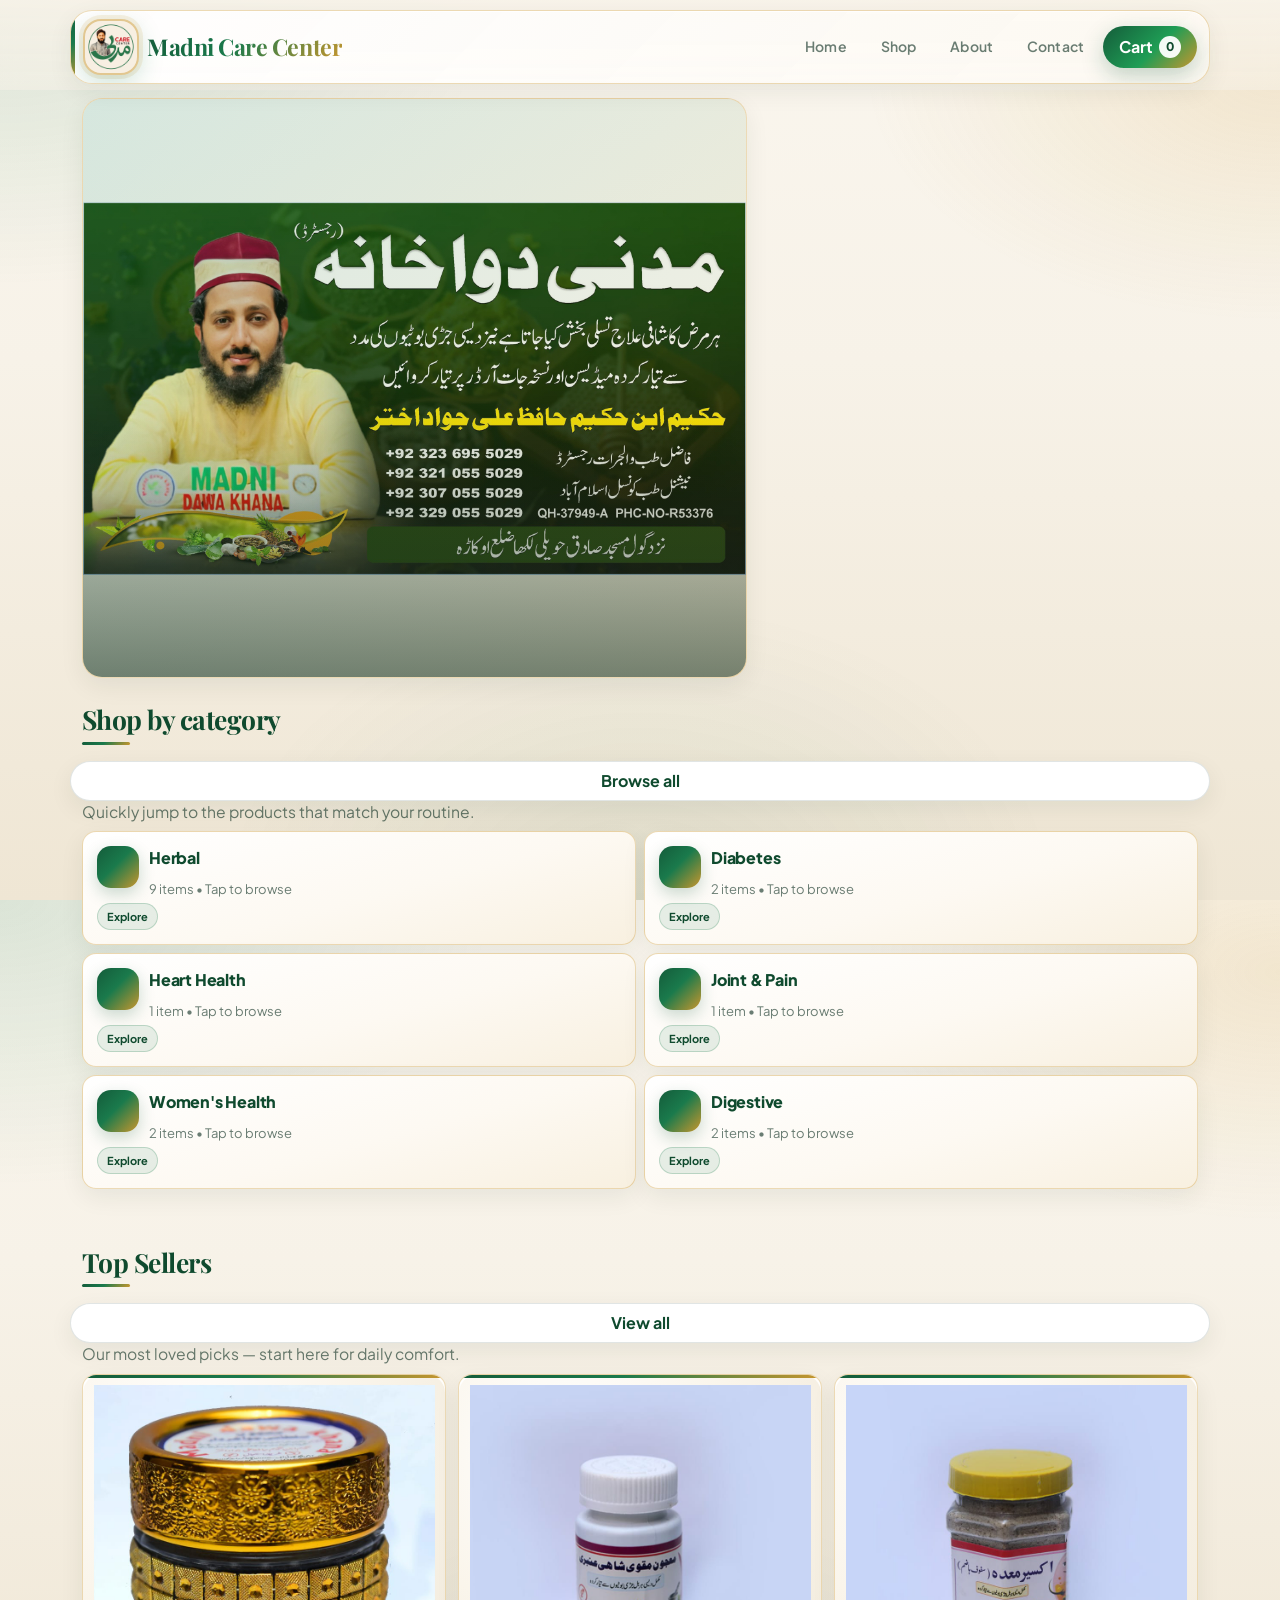
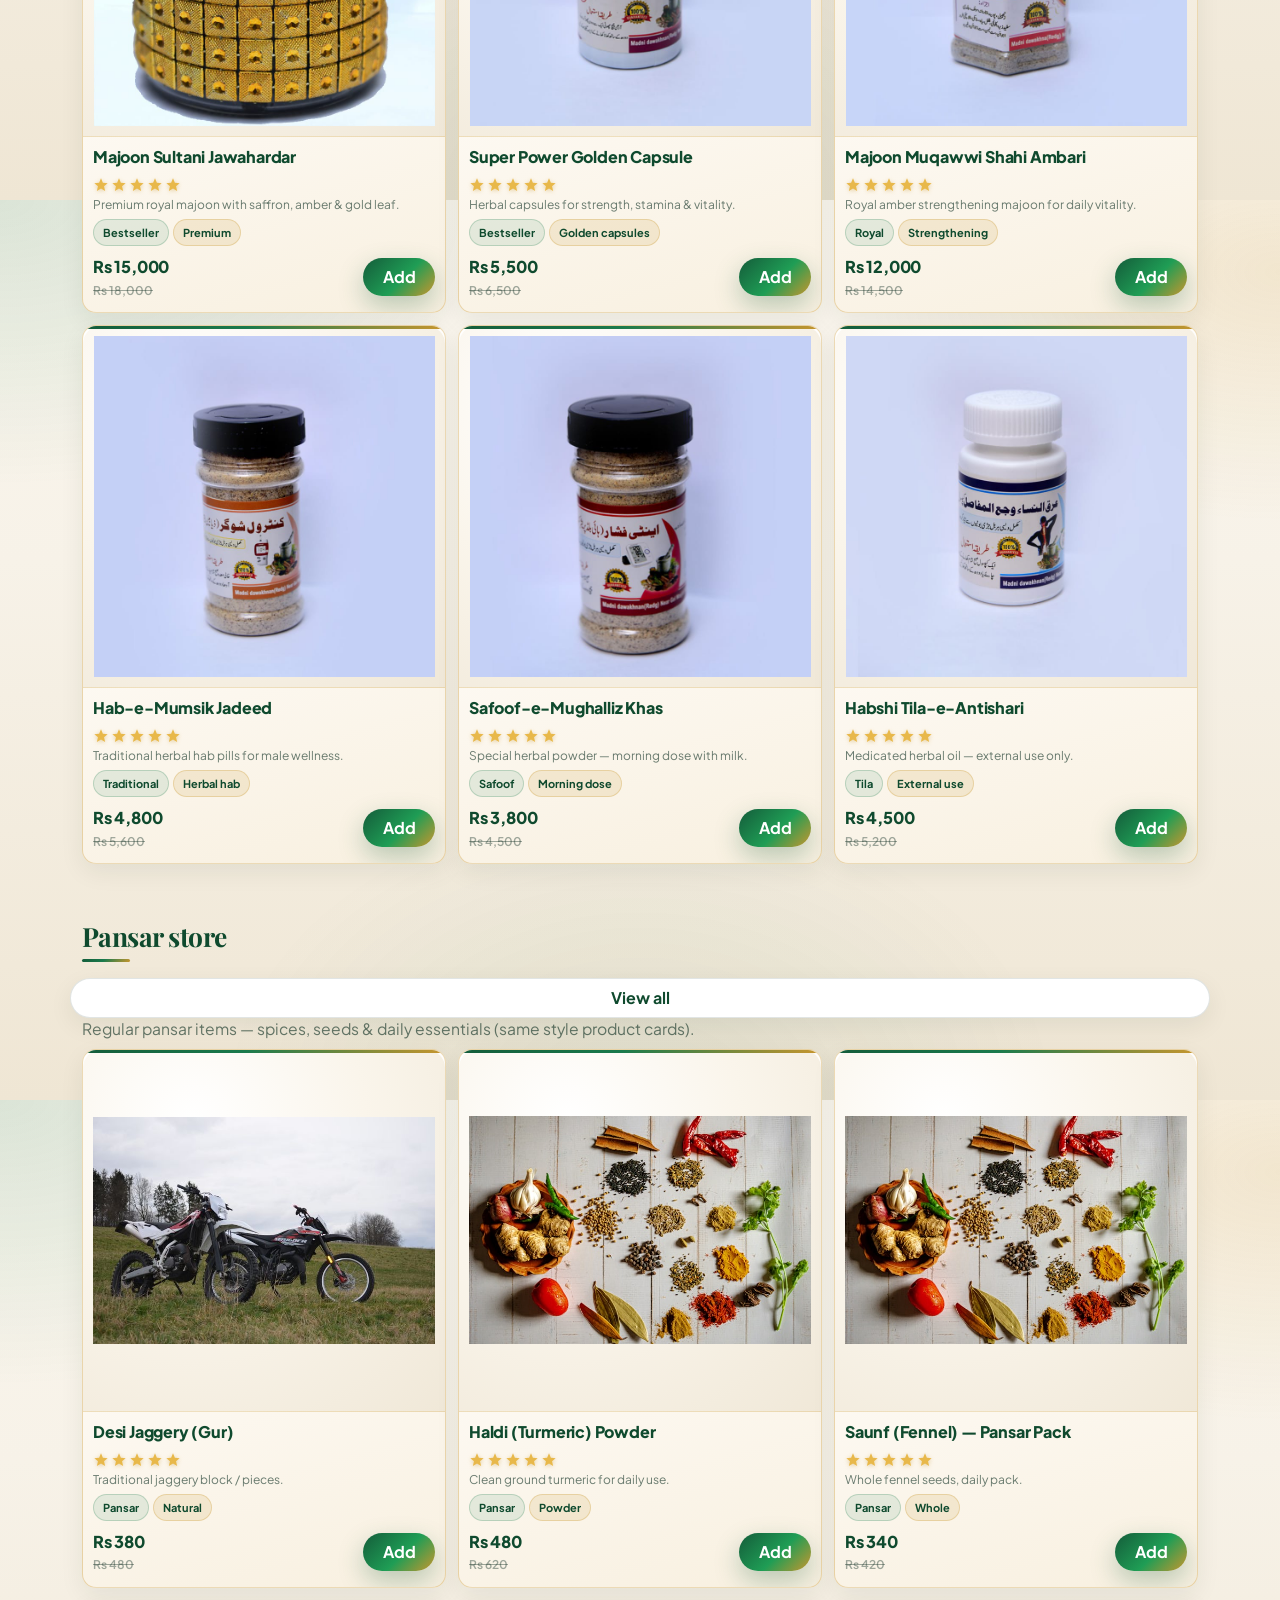
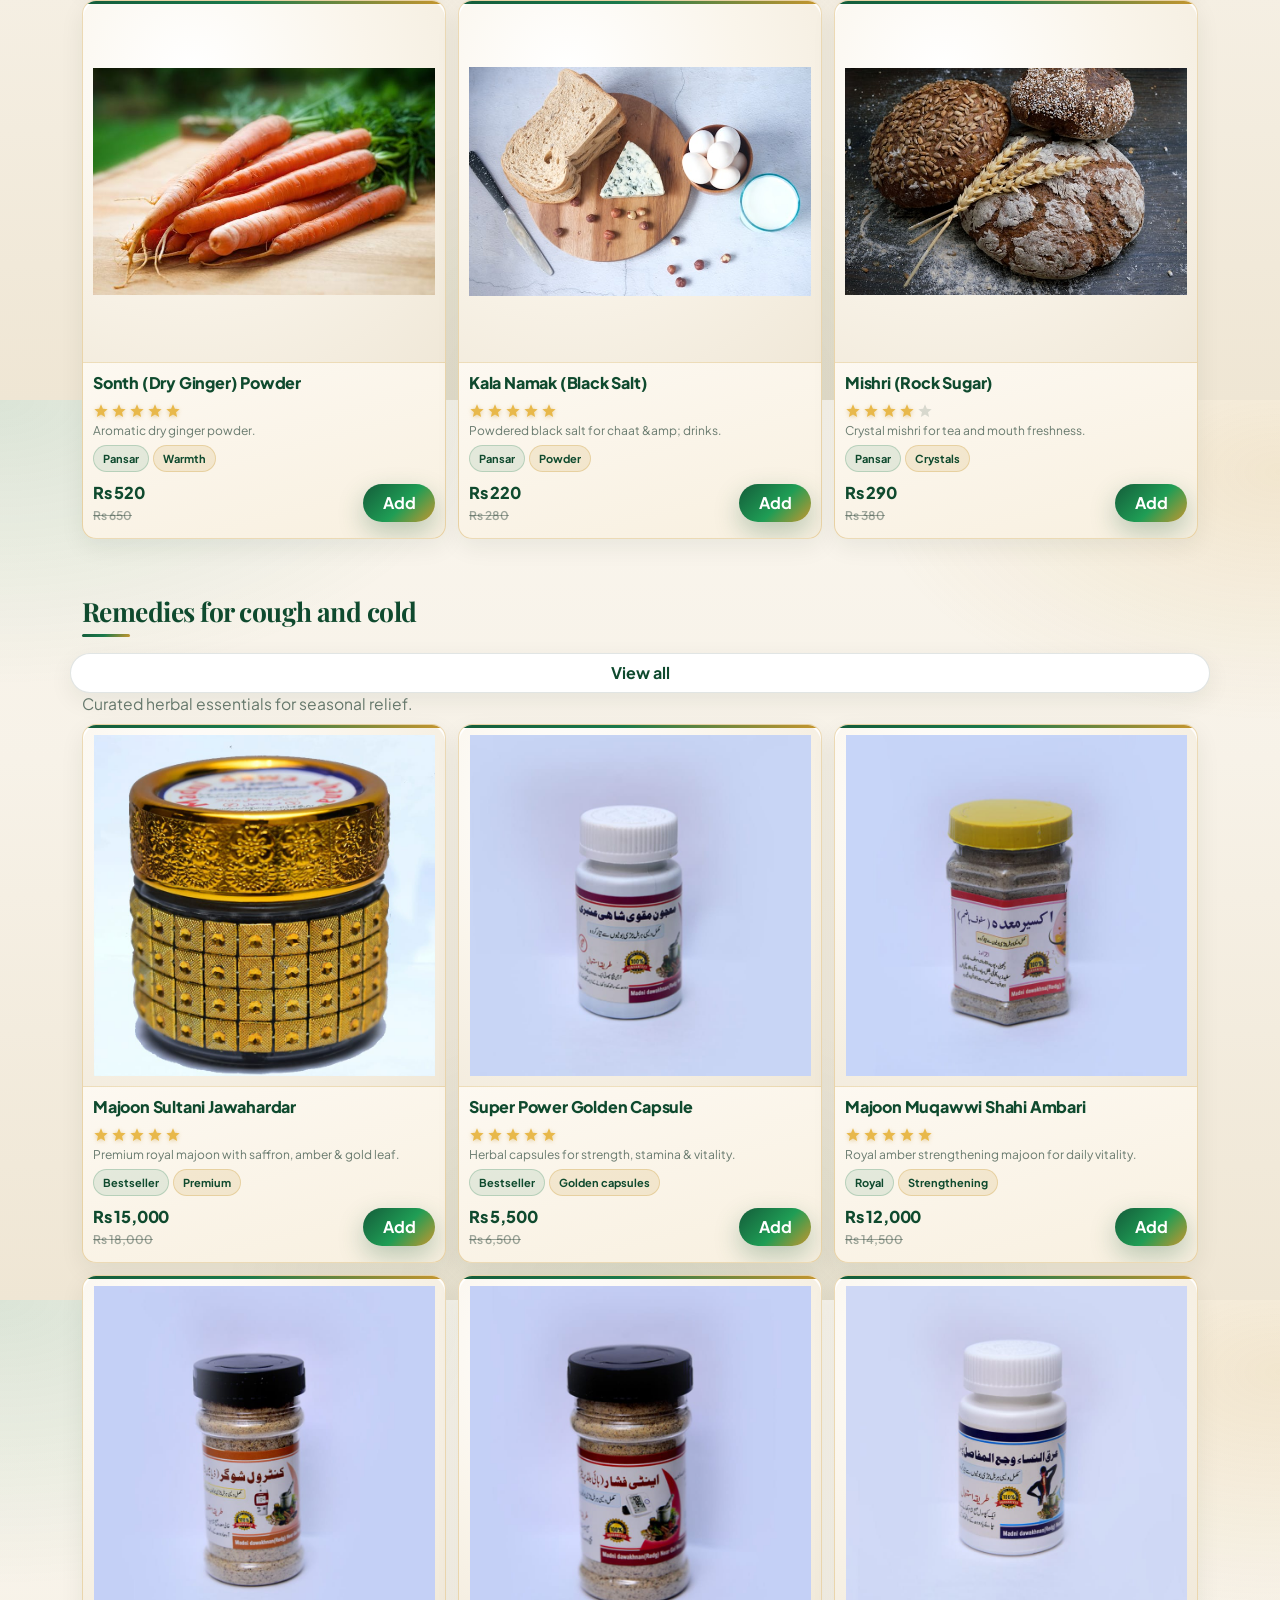
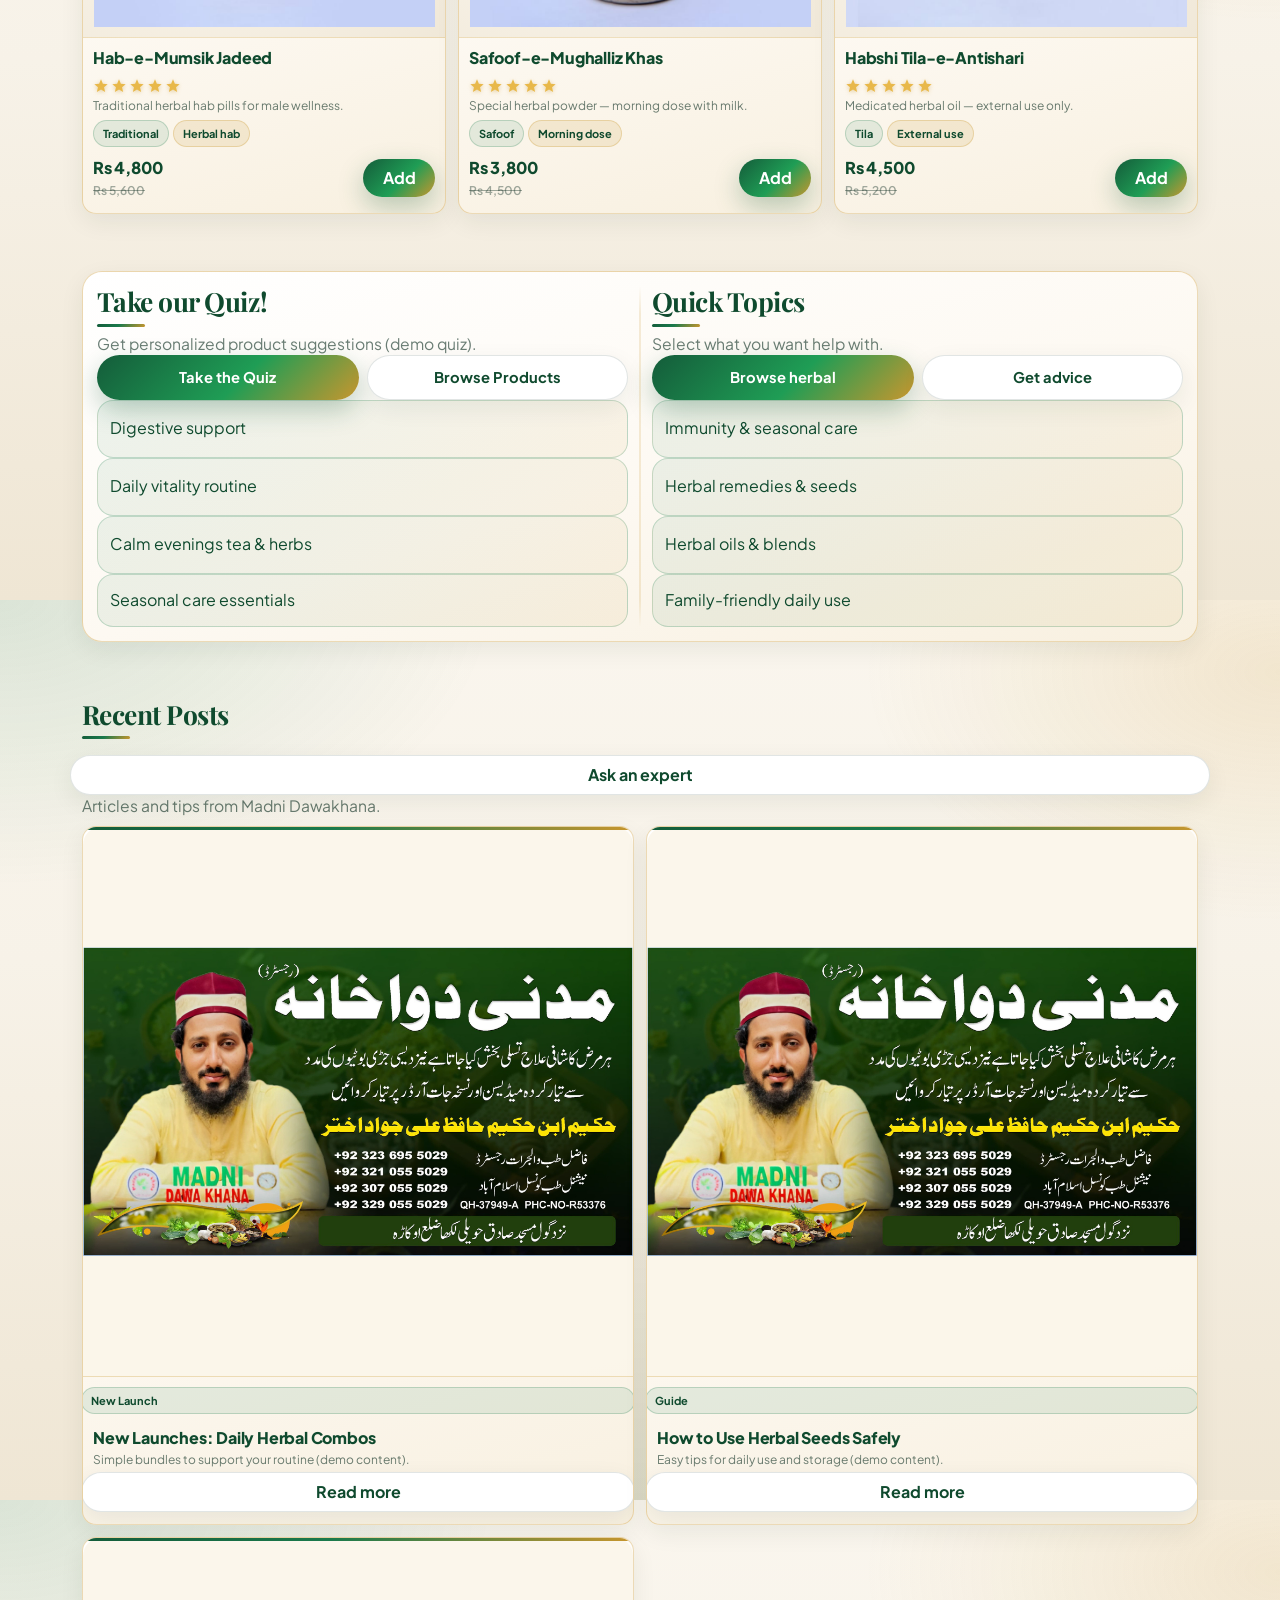
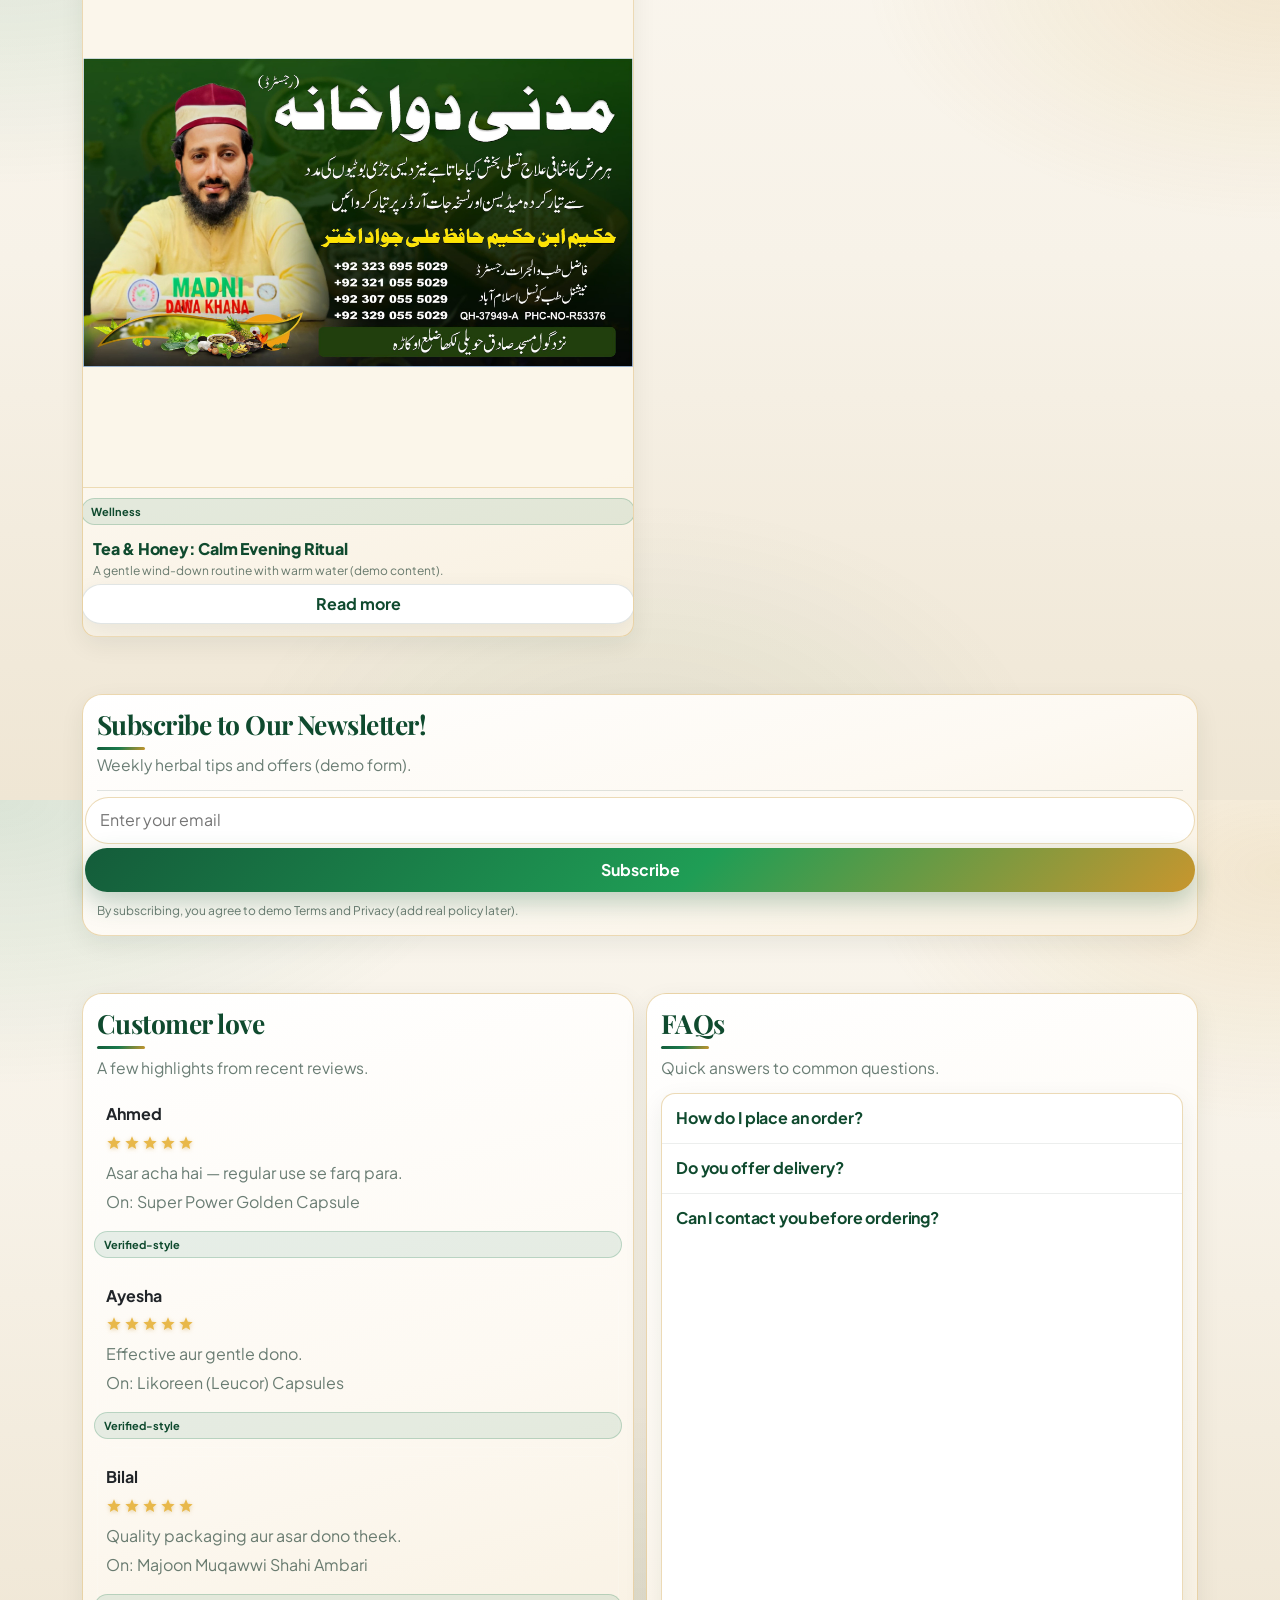
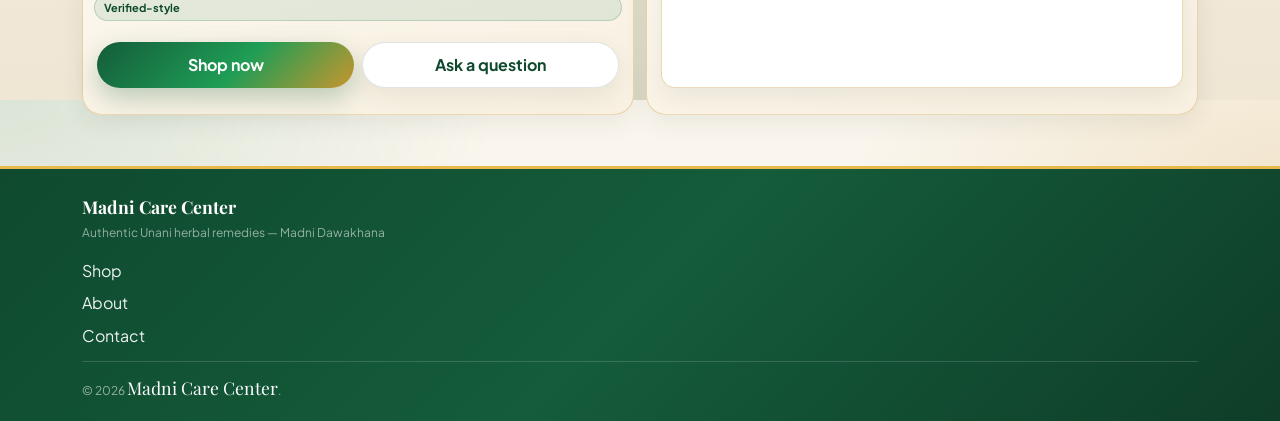
==== commit 4793187a: "Unify homepage Quiz/Quick Topics layout and polish product cards. Align Add buttons, add Pansar stor" ====
--- a/index.html
+++ b/index.html
@@ -90,28 +90,30 @@
 
       <section class="section">
         <div class="container">
-          <div class="two-col" style="grid-template-columns: 1.1fr .9fr;">
-            <div class="card pad">
-              <h2 style="margin:0 0 8px;">Take our Quiz!</h2>
-              <p class="subhead" style="margin:0 0 12px;">Get personalized product suggestions (demo quiz).</p>
-              <div class="row" style="gap:4px;">
-                <button class="btn primary" type="button" id="quizBtn">Take the Quiz</button>
-                <a class="btn" href="products.html">Browse Products</a>
-              </div>
-              <div class="divider"></div>
-              <div class="grid" style="gap:4px;">
-                <div class="col-6"><div class="note"><strong>Digestive</strong> support</div></div>
-                <div class="col-6"><div class="note"><strong>Daily vitality</strong> routine</div></div>
-                <div class="col-12"><div class="note"><strong>Calm evenings</strong> tea & herbs</div></div>
-              </div>
-            </div>
-            <div class="card pad">
-              <h2 style="margin:0 0 10px;">Quick Topics</h2>
-              <p class="subhead" style="margin:0 0 12px;">Select what you want help with.</p>
-              <div class="stack" style="gap:4px;">
-                <div class="note">Immunity & seasonal care</div>
-                <div class="note">Herbal remedies & seeds</div>
-                <div class="note">Herbal oils & blends</div>
+          <div class="card pad home-duo-card">
+            <div class="home-duo-columns" aria-label="Quiz and quick topics">
+              <div class="home-duo-column">
+                <h2 class="home-duo-title">Take our Quiz!</h2>
+                <p class="subhead home-duo-desc">Get personalized product suggestions (demo quiz).</p>
+                <div class="home-duo-actions">
+                  <button class="btn primary" type="button" id="quizBtn">Take the Quiz</button>
+                  <a class="btn" href="products.html">Browse Products</a>
+                </div>
+                <div class="note">Digestive support</div>
+                <div class="note">Daily vitality routine</div>
+                <div class="note">Calm evenings tea &amp; herbs</div>
+                <div class="note">Seasonal care essentials</div>
+              </div>
+              <div class="home-duo-column">
+                <h2 class="home-duo-title">Quick Topics</h2>
+                <p class="subhead home-duo-desc">Select what you want help with.</p>
+                <div class="home-duo-actions">
+                  <a class="btn primary" href="products.html?category=Herbal">Browse herbal</a>
+                  <a class="btn" href="contact.html">Get advice</a>
+                </div>
+                <div class="note">Immunity &amp; seasonal care</div>
+                <div class="note">Herbal remedies &amp; seeds</div>
+                <div class="note">Herbal oils &amp; blends</div>
                 <div class="note">Family-friendly daily use</div>
               </div>
             </div>
@@ -153,33 +155,38 @@
 
       <section class="section">
         <div class="container">
-          <div class="two-col">
-            <div class="card pad">
-              <h2 style="margin:0 0 10px;">Customer love</h2>
-              <p class="subhead">A few highlights from recent reviews.</p>
-              <div class="stack" id="testimonials" aria-label="Testimonials"></div>
-              <div class="divider"></div>
-              <div class="row">
+          <div class="two-col home-pair">
+            <div class="card pad home-panel">
+              <div class="home-panel-head">
+                <h2>Customer love</h2>
+                <p class="subhead">A few highlights from recent reviews.</p>
+              </div>
+              <div class="home-panel-body home-panel-body--grow" id="testimonials" aria-label="Testimonials"></div>
+              <div class="home-panel-actions">
                 <a class="btn primary" href="products.html">Shop now</a>
                 <a class="btn" href="contact.html">Ask a question</a>
               </div>
             </div>
-            <div class="card pad">
-              <h2 style="margin:0 0 10px;">FAQs</h2>
-              <p class="subhead">Quick answers to common questions.</p>
-              <div class="faq" aria-label="Frequently asked questions">
-                <details>
-                  <summary>How do I place an order?</summary>
-                  <div class="answer">Open the shop, add items to cart, then checkout. Your cart is saved automatically.</div>
-                </details>
-                <details>
-                  <summary>Do you offer delivery?</summary>
-                  <div class="answer">Yes — contact us on WhatsApp for delivery areas and timeline.</div>
-                </details>
-                <details>
-                  <summary>Can I contact you before ordering?</summary>
-                  <div class="answer">Absolutely. Use the contact page or WhatsApp: +92 323 695 5029</div>
-                </details>
+            <div class="card pad home-panel">
+              <div class="home-panel-head">
+                <h2>FAQs</h2>
+                <p class="subhead">Quick answers to common questions.</p>
+              </div>
+              <div class="home-panel-body home-panel-body--grow">
+                <div class="faq" aria-label="Frequently asked questions">
+                  <details>
+                    <summary>How do I place an order?</summary>
+                    <div class="answer">Open the shop, add items to cart, then checkout. Your cart is saved automatically.</div>
+                  </details>
+                  <details>
+                    <summary>Do you offer delivery?</summary>
+                    <div class="answer">Yes — contact us on WhatsApp for delivery areas and timeline.</div>
+                  </details>
+                  <details>
+                    <summary>Can I contact you before ordering?</summary>
+                    <div class="answer">Absolutely. Use the contact page or WhatsApp: +92 323 695 5029</div>
+                  </details>
+                </div>
               </div>
             </div>
           </div>
--- a/styles.css
+++ b/styles.css
@@ -543,12 +543,18 @@
 .product:hover .img:not(:has(img)){
   transform: scale(1.02);
 }
-.product .meta{ padding: 10px 10px 12px; }
+.product .meta{
+  padding: 10px 10px 12px;
+  flex: 1;
+  display: flex;
+  flex-direction: column;
+}
 .product.store-card > a,
 .product.topseller-card > a,
 .product.pansar-card > a,
 .product.shop-card > a{
-  display: block;
+  display: flex;
+  flex-direction: column;
   height: 100%;
   text-decoration: none;
 }
@@ -589,19 +595,26 @@
   margin-top: 6px;
 }
 .product .price-row{
-  margin-top: 8px;
+  margin-top: auto;
+  padding-top: 8px;
+  display: grid;
+  grid-template-columns: minmax(0, 1fr) auto;
+  align-items: center;
+  gap: 8px;
+}
+.product .price-block{
   display: flex;
-  flex-wrap: wrap;
-  align-items: center;
-  gap: 6px;
-}
-.product .price-row .spacer{
-  flex: 1 1 48px;
+  flex-direction: column;
+  gap: 2px;
   min-width: 0;
 }
 .product .price-row .btn{
-  min-height: 40px;
+  min-height: 38px;
+  min-width: 72px;
+  padding-inline: 12px;
   flex-shrink: 0;
+  justify-self: end;
+  align-self: center;
 }
 .price{
   font-weight: 800;
@@ -677,6 +690,143 @@
   grid-template-columns: 1.1fr .9fr;
   gap: var(--space-gap);
   align-items:start;
+}
+
+/* Homepage paired panels — Quiz / Quick Topics (single card, synced rows) */
+.home-duo-card{
+  padding: clamp(14px, 3vw, 20px);
+  overflow: hidden;
+}
+.home-duo-columns{
+  display: grid;
+  grid-template-columns: minmax(0, 1fr) minmax(0, 1fr);
+  grid-template-rows: auto auto auto repeat(4, minmax(48px, auto));
+  column-gap: 24px;
+  row-gap: 10px;
+  position: relative;
+  align-items: stretch;
+}
+.home-duo-columns::before{
+  content: "";
+  position: absolute;
+  top: 0;
+  bottom: 0;
+  left: 50%;
+  width: 1px;
+  transform: translateX(-50%);
+  background: linear-gradient(to bottom, transparent, var(--border-gold) 8%, var(--border-gold) 92%, transparent);
+  pointer-events: none;
+}
+.home-duo-column{
+  display: grid;
+  grid-row: 1 / -1;
+  grid-template-rows: subgrid;
+  gap: 0;
+  min-width: 0;
+}
+.home-duo-title{
+  margin: 0;
+  font-size: clamp(1.05rem, 3.6vw, 1.35rem);
+  line-height: 1.2;
+  letter-spacing: -0.02em;
+  display: inline-block;
+  align-self: end;
+}
+.home-duo-title::after{
+  content: "";
+  display: block;
+  width: 48px;
+  height: 3px;
+  margin-top: 6px;
+  border-radius: 999px;
+  background: var(--gradient-brand);
+}
+.home-duo-desc{
+  margin: 0;
+  line-height: 1.45;
+  align-self: start;
+}
+.home-duo-actions{
+  display: grid;
+  grid-template-columns: minmax(0, 1fr) minmax(0, 1fr);
+  gap: 8px;
+  align-self: stretch;
+}
+.home-duo-actions .btn{
+  width: 100%;
+  min-height: 44px;
+  padding-inline: 8px;
+  font-size: clamp(0.78rem, 2.8vw, 0.92rem);
+}
+.home-duo-column > .note{
+  margin: 0;
+  min-height: 48px;
+  display: flex;
+  align-items: center;
+  align-self: stretch;
+}
+@supports not (grid-template-rows: subgrid){
+  .home-duo-columns{
+    grid-template-rows: none;
+    row-gap: 0;
+    gap: 0 24px;
+  }
+  .home-duo-column{
+    display: flex;
+    flex-direction: column;
+    gap: 10px;
+    grid-row: auto;
+  }
+}
+
+/* Legacy home-pair (Customer love / FAQs) */
+.home-pair{
+  grid-template-columns: repeat(2, minmax(0, 1fr));
+  gap: 12px;
+  align-items: stretch;
+}
+.home-panel{
+  display: flex;
+  flex-direction: column;
+  height: 100%;
+  min-height: 100%;
+}
+.home-panel-head h2{
+  margin: 0 0 8px;
+}
+.home-panel-head h2::after{
+  display: block;
+}
+.home-panel-head .subhead{
+  margin: 0 0 14px;
+}
+.home-panel-actions{
+  display: grid;
+  grid-template-columns: repeat(2, minmax(0, 1fr));
+  gap: 8px;
+  margin-bottom: 12px;
+}
+.home-panel-actions .btn{
+  width: 100%;
+  min-height: 44px;
+}
+.home-panel-body{
+  display: flex;
+  flex-direction: column;
+  gap: 8px;
+  flex: 1;
+}
+.home-panel-body--grow{
+  margin-bottom: 12px;
+}
+.home-panel-body .note{
+  min-height: 44px;
+  display: flex;
+  align-items: center;
+  margin: 0;
+}
+.home-panel-body .faq{
+  flex: 1;
 }
 .divider{ height: 1px; background: var(--border); margin: 6px 0; }
 
@@ -893,9 +1043,37 @@
   .hero-art::before{ transition: none; }
 }
 
+@media (max-width: 640px){
+  .home-duo-columns{
+    grid-template-columns: 1fr;
+    grid-template-rows: none;
+    row-gap: 0;
+    gap: 20px;
+  }
+  .home-duo-columns::before{
+    display: none;
+  }
+  .home-duo-column{
+    grid-row: auto;
+    grid-template-rows: none;
+    display: flex;
+    flex-direction: column;
+    gap: 10px;
+  }
+  .home-duo-column + .home-duo-column{
+    padding-top: 16px;
+    border-top: 1px solid var(--border-gold);
+  }
+  .home-duo-actions{
+    grid-template-columns: 1fr;
+  }
+}
+
 @media (max-width: 920px){
   .hero-inner{ grid-template-columns: 1fr; }
   .two-col{ grid-template-columns: 1fr; }
+  .home-pair{ grid-template-columns: 1fr; }
+  .home-panel-actions{ grid-template-columns: 1fr 1fr; }
   .col-4{ grid-column: span 6; }
   .col-6{ grid-column: span 12; }
   .col-8{ grid-column: span 12; }
@@ -1009,16 +1187,13 @@
   .col-4{ grid-column: span 12; }
   .tile{ grid-column: span 12; }
   .product .price-row{
-    display: grid;
-    grid-template-columns: 1fr auto;
-    gap: 4px 8px;
-    align-items: center;
-  }
-  .product .price-row .spacer{ display: none; }
+    grid-template-columns: minmax(0, 1fr) auto;
+    gap: 6px;
+  }
   .product .price-row .btn{
-    grid-column: 1 / -1;
-    width: 100%;
-    margin-top: 2px;
+    width: auto;
+    min-width: 68px;
+    margin-top: 0;
   }
   .product .meta .chip-row .chip{
     font-size: 11px;
@@ -1033,6 +1208,9 @@
     width: 100%;
     justify-content: center;
   }
+  .home-panel-actions{
+    grid-template-columns: 1fr;
+  }
 }
 
 /* Zoom cover art on hover only when the device supports real hover (avoids sticky “hover” on touch) */
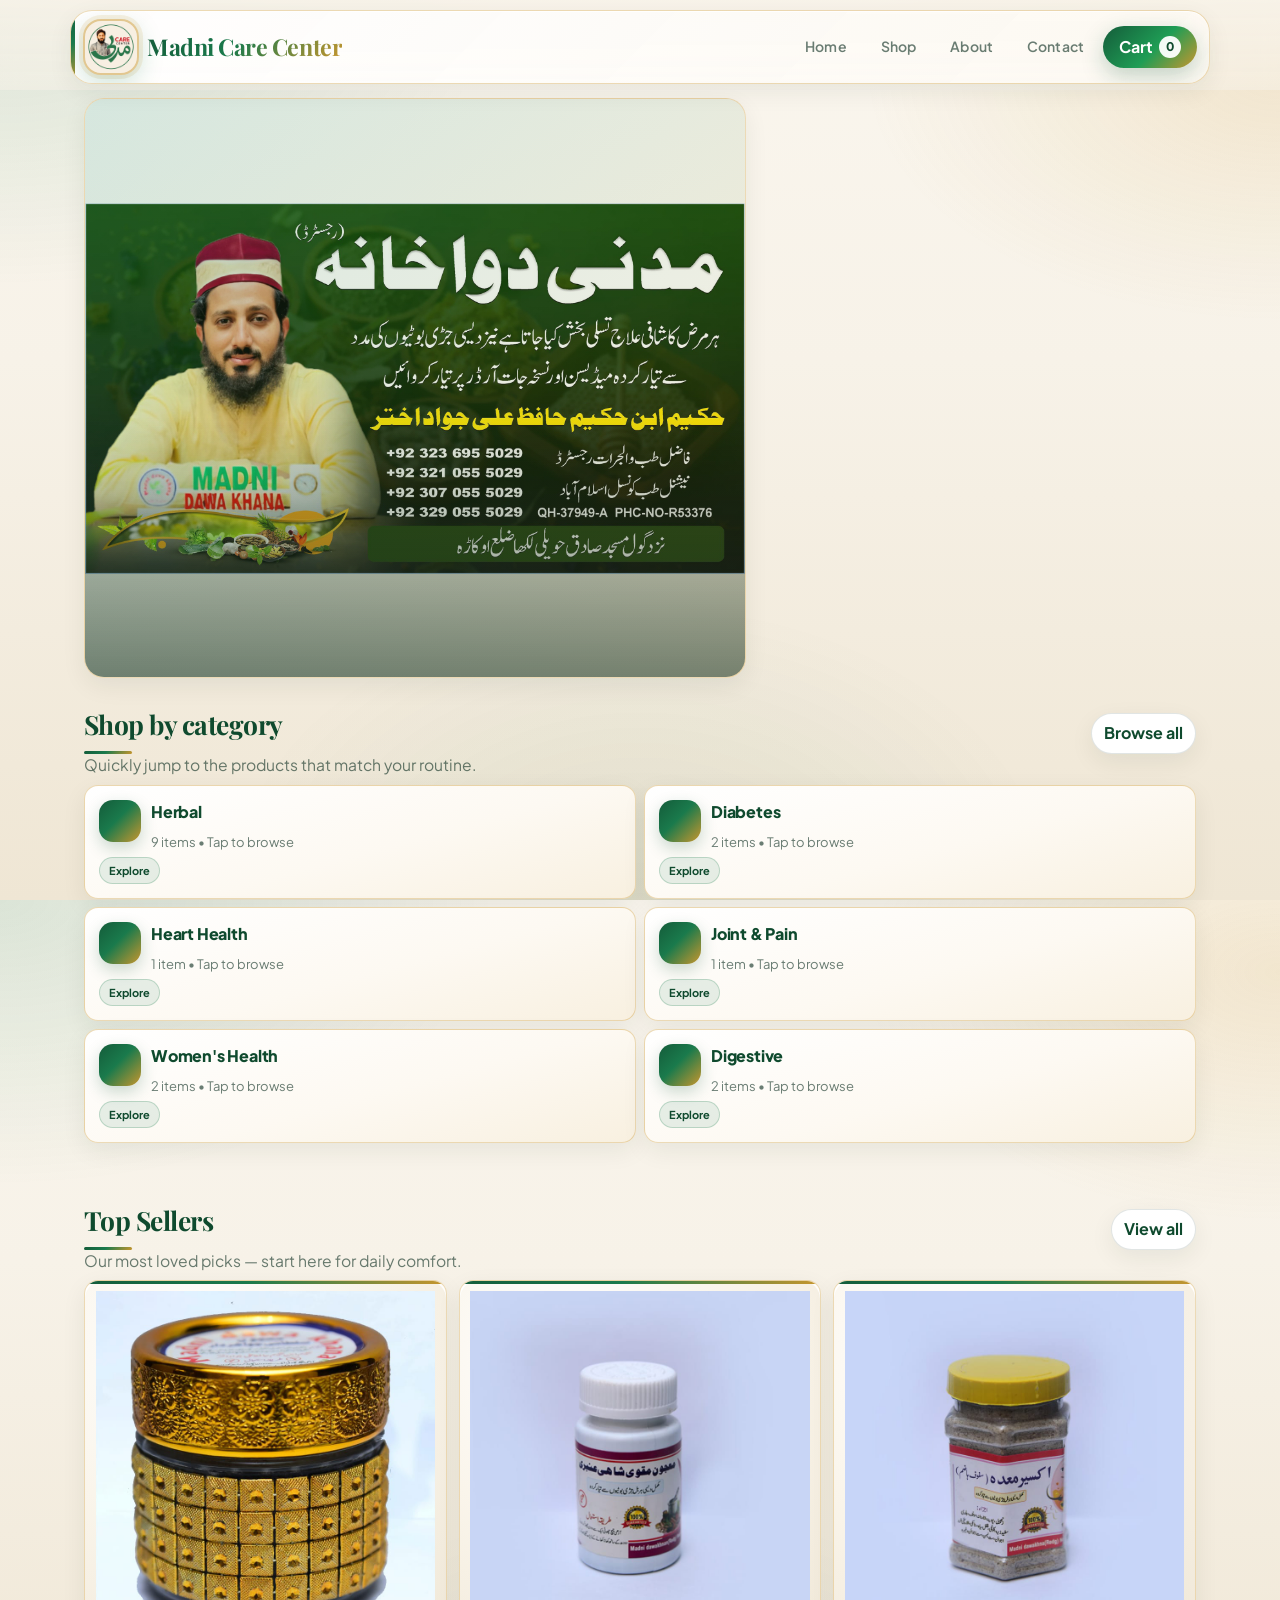
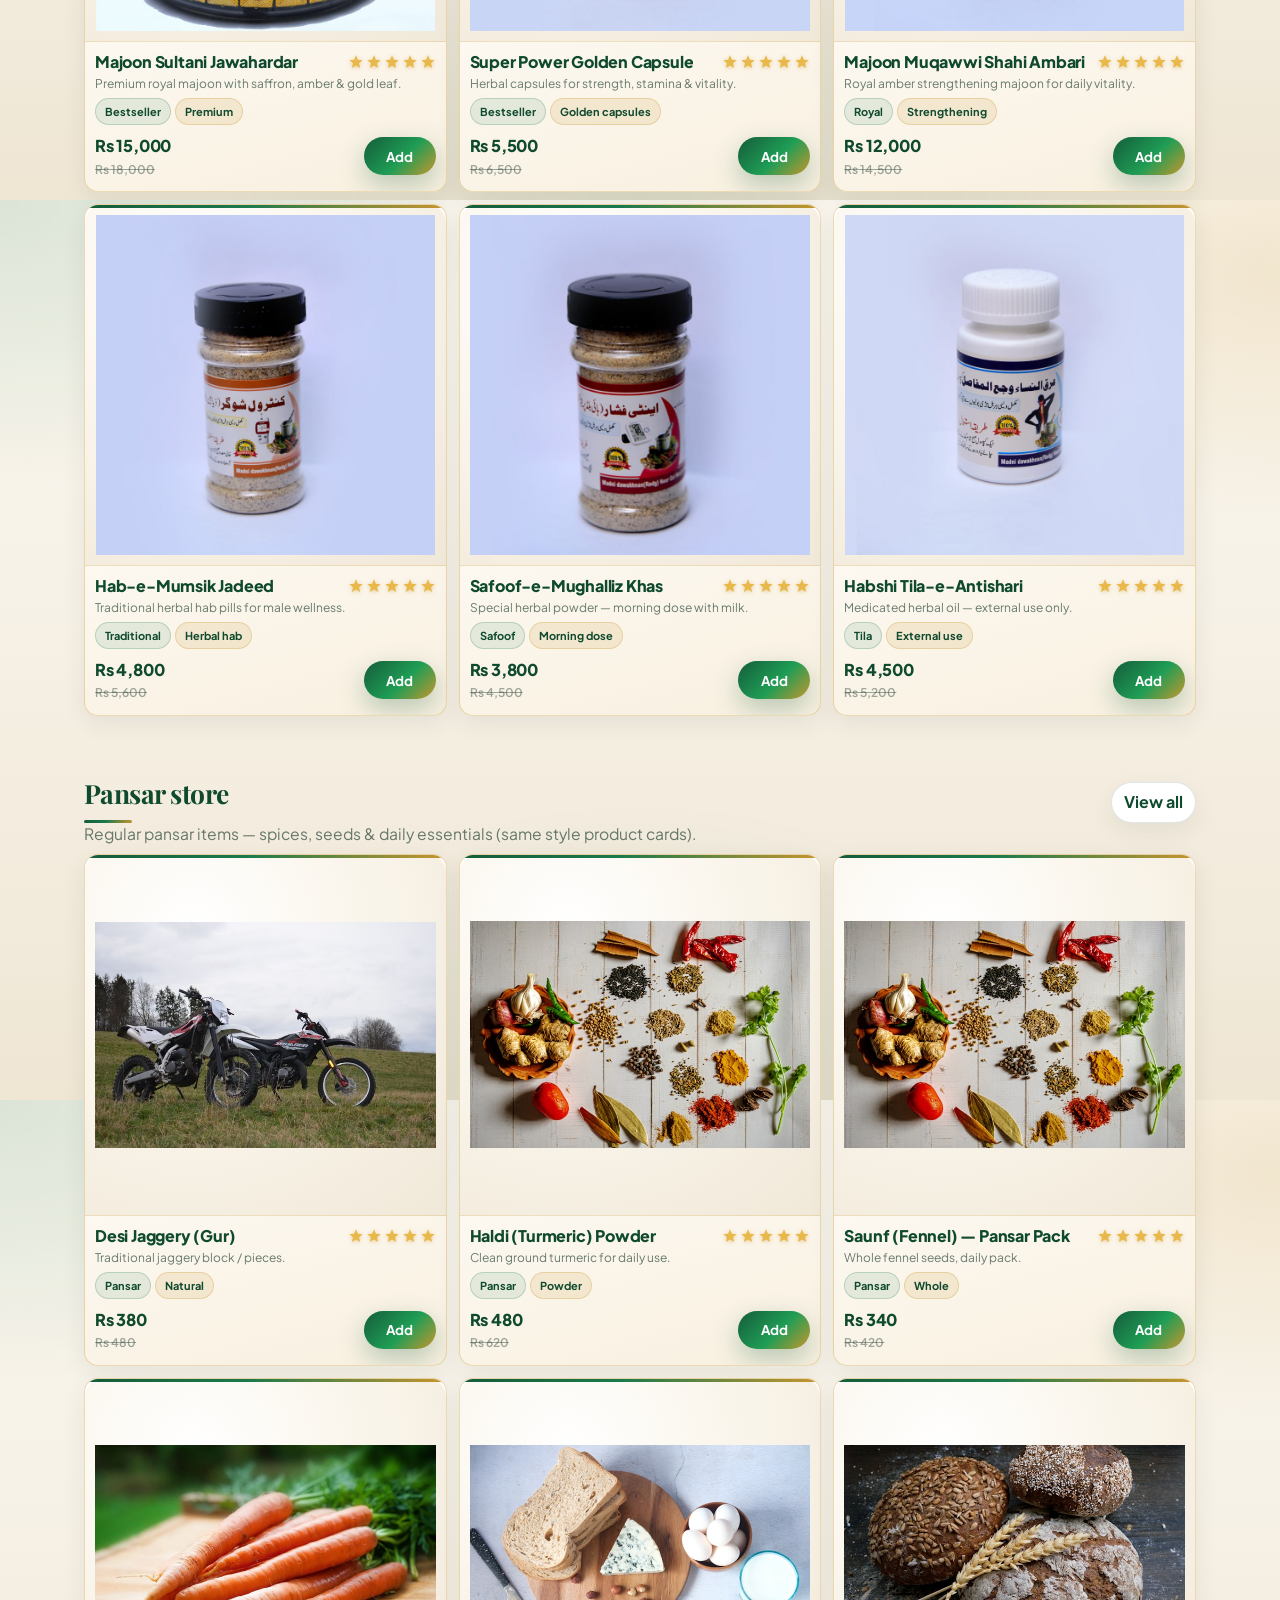
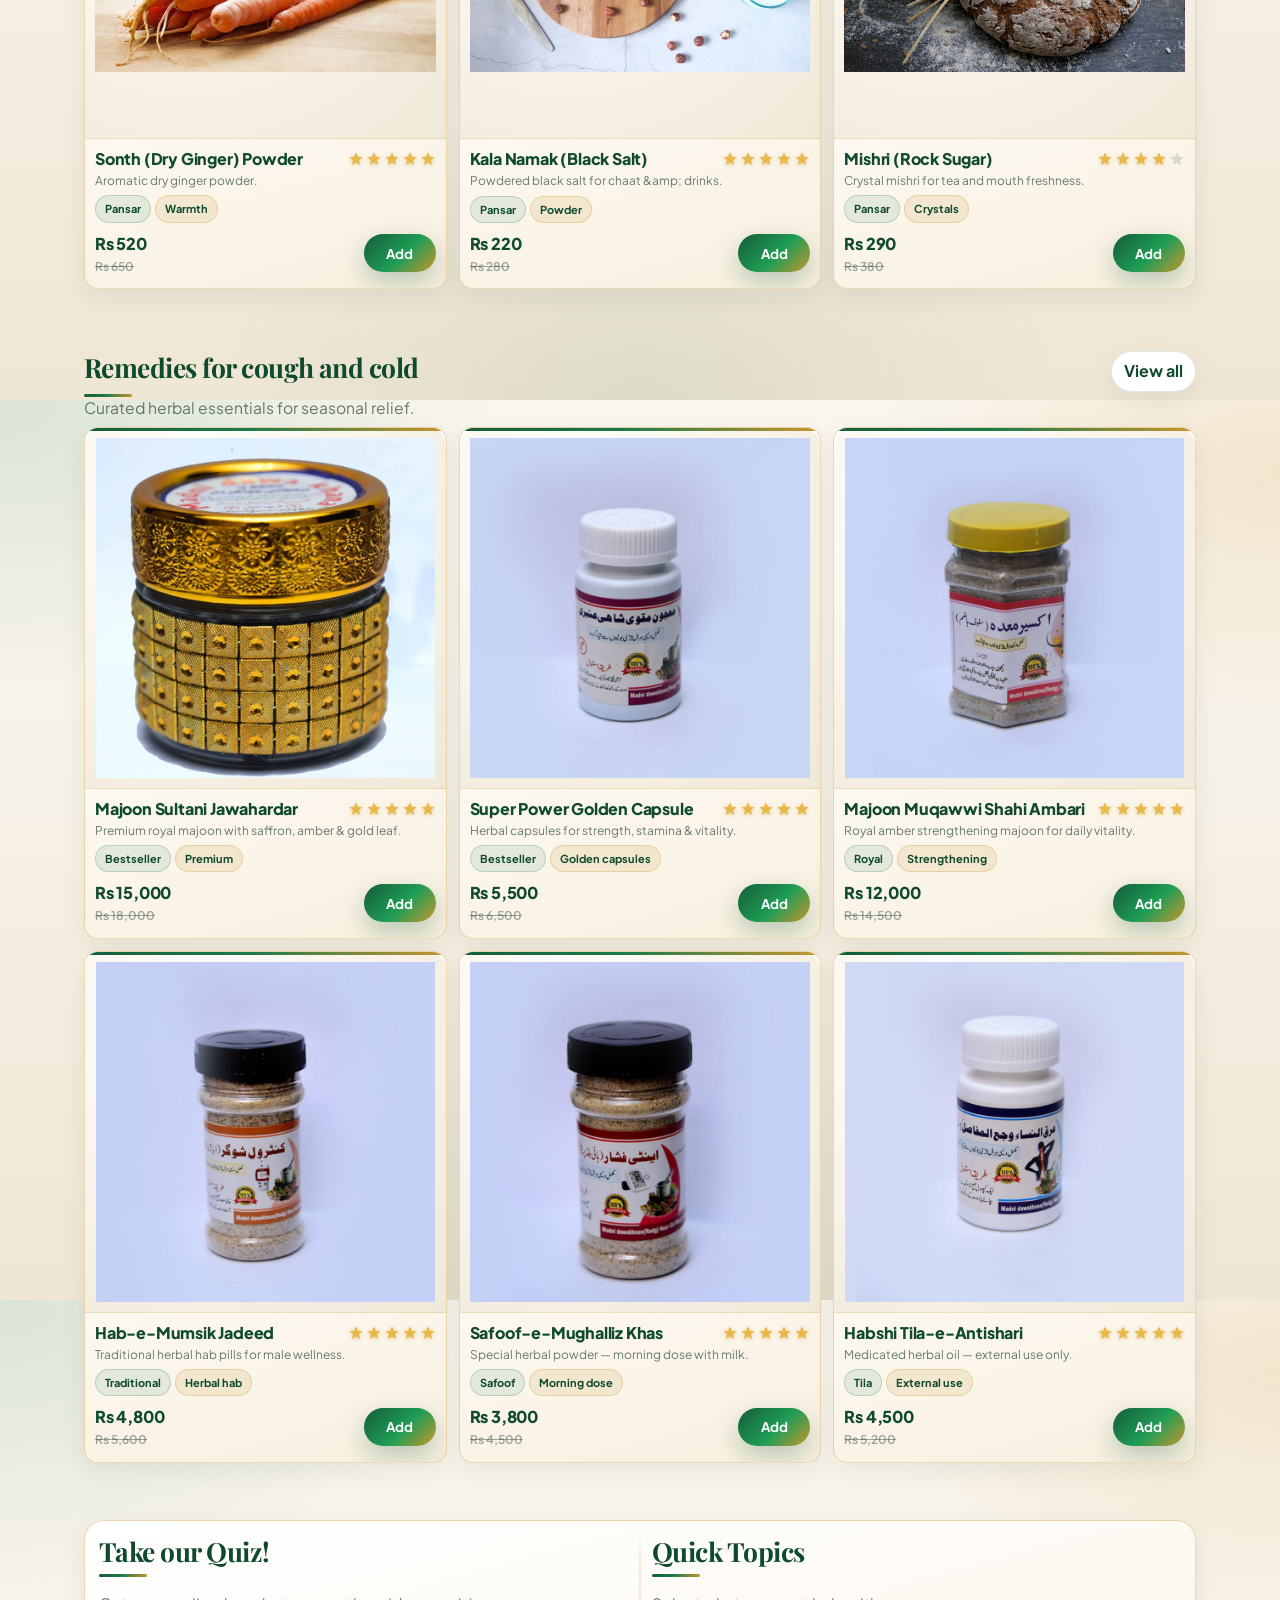
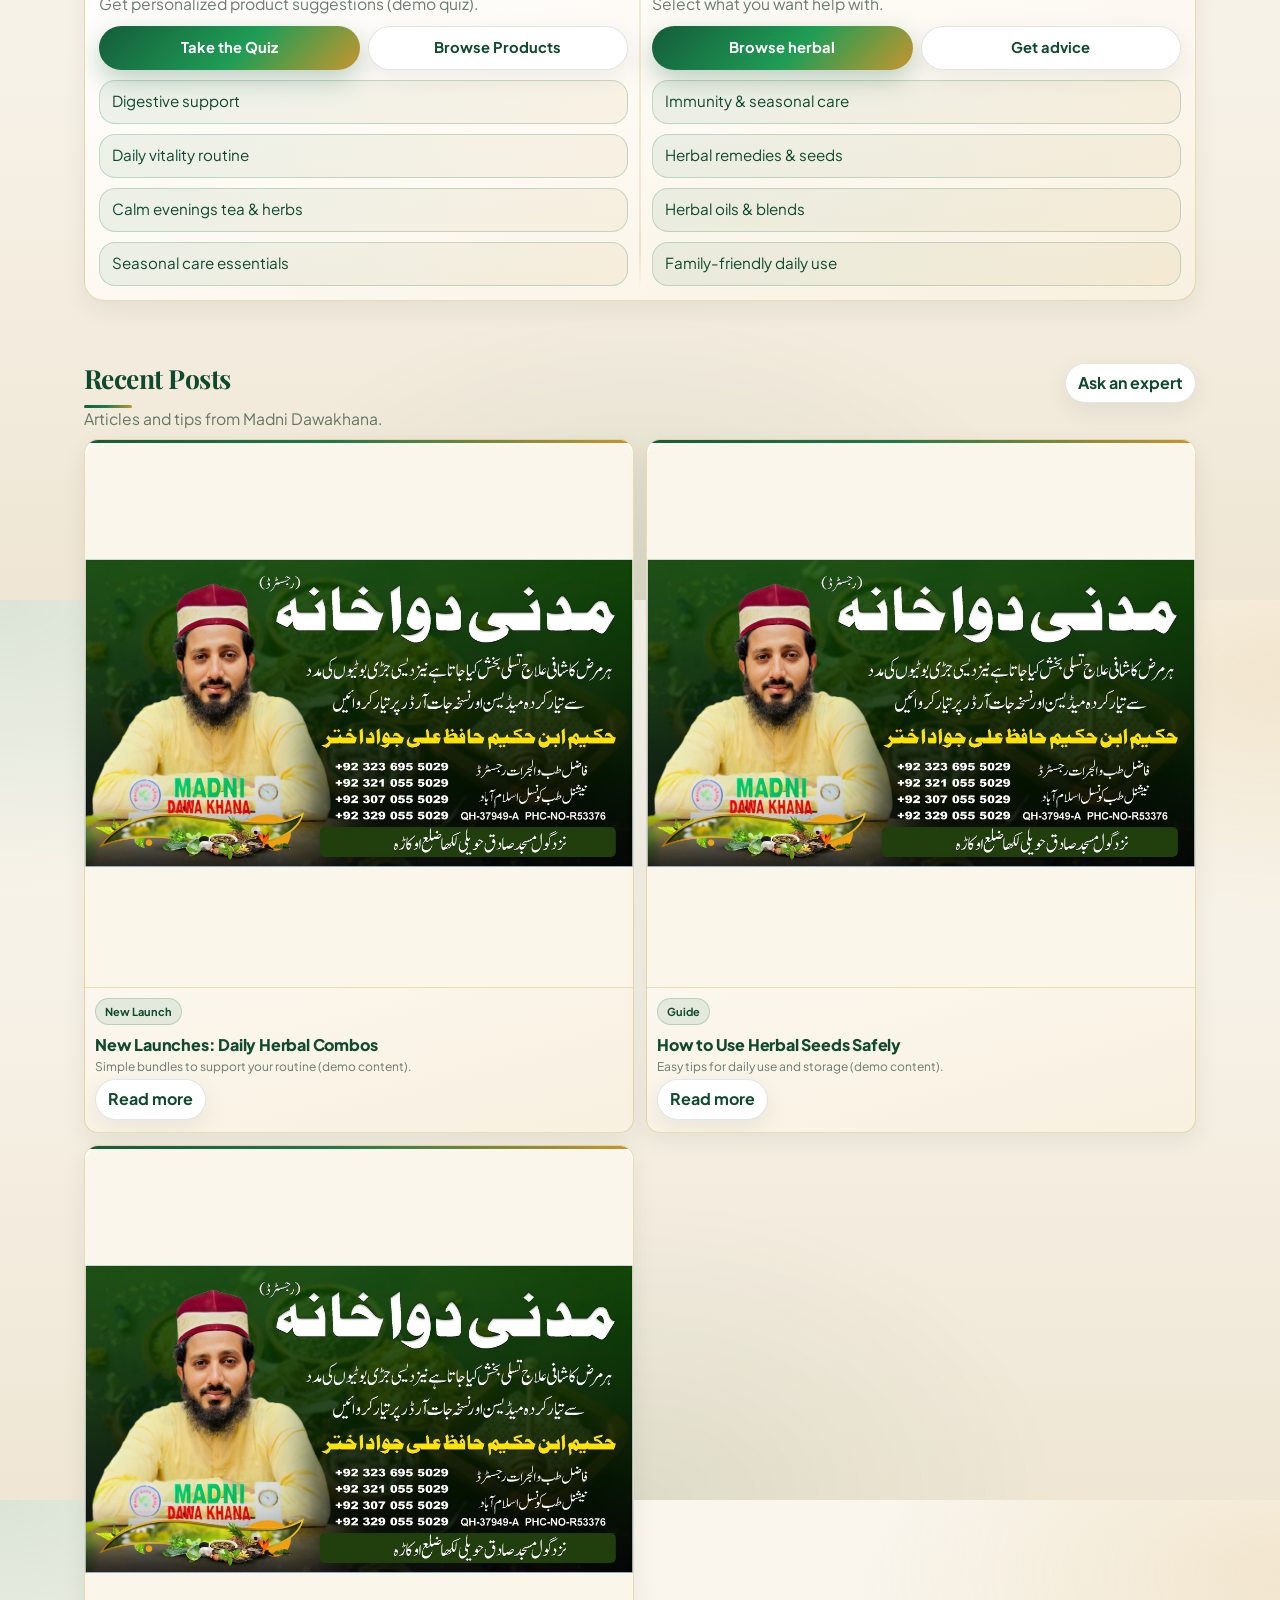
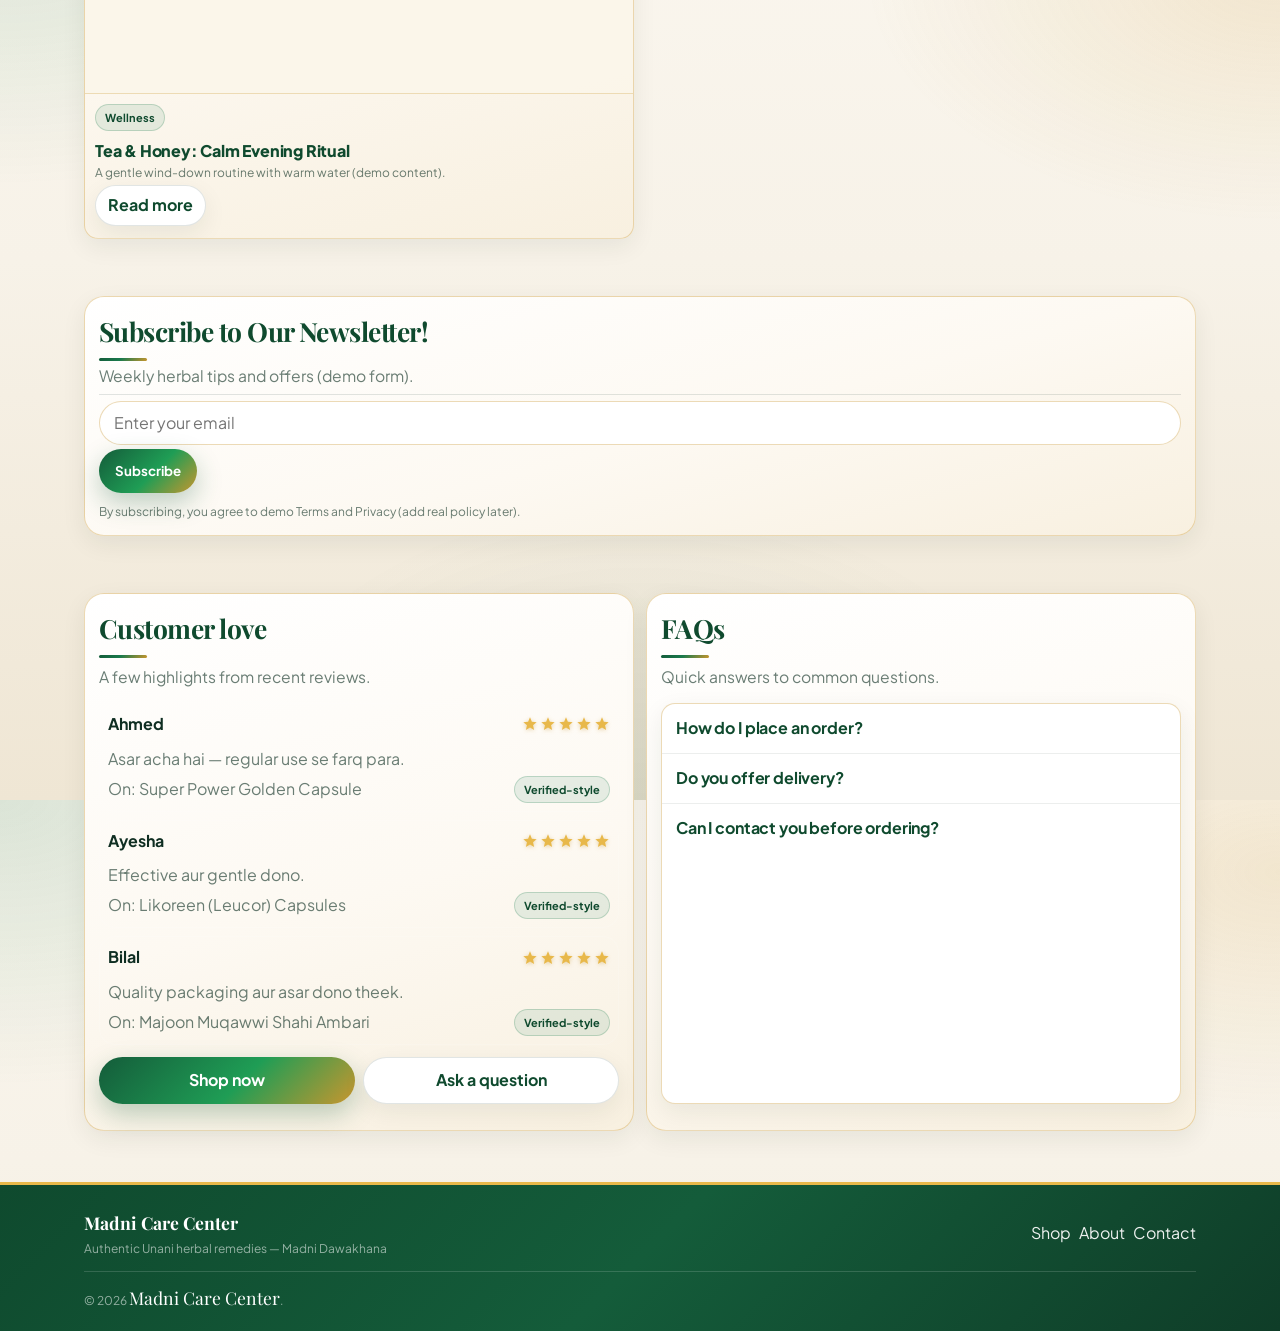
==== commit ea03fefe: "Fix responsive layout: remove Bootstrap conflicts and improve mobile breakpoints. Reset row/containe" ====
--- a/index.html
+++ b/index.html
@@ -5,8 +5,7 @@
     <meta name="viewport" content="width=device-width, initial-scale=1" />
     <meta name="description" content="Madni Care Center — herbal and wellness products. Shop quality items with clear pricing and easy checkout." />
     <meta name="theme-color" content="#0f4a2e" />
-    <title>Madni Care Center • Home</title>
-    <link href="https://cdn.jsdelivr.net/npm/bootstrap@5.3.3/dist/css/bootstrap.min.css" rel="stylesheet" integrity="sha384-QWTKZyjpPEjISv5WaRU9OFeRpok6YctnYmDr5pNlyT2bRjXh0JMhjY6hW+ALEwIH" crossorigin="anonymous" />
+    <title>Madni Care Center • Home</title>
     <link rel="stylesheet" href="styles.css" />
   </head>
   <body data-page="home">
@@ -216,9 +215,7 @@
     <div class="toast" id="toast" role="status" aria-live="polite">
       <span class="dot" aria-hidden="true"></span>
       <span data-toast-text>Updated</span>
-    </div>
-
-    <script src="https://cdn.jsdelivr.net/npm/bootstrap@5.3.3/dist/js/bootstrap.bundle.min.js" integrity="sha384-YvpcrYf0tY3lHB60NNkmXc5s9fDVZLESaAA55NDzOxhy9GkcIdslK1eN7N6jIeHz" crossorigin="anonymous"></script>
+    </div>
     <script src="app.js"></script>
     <script>
       document.getElementById("year").textContent = new Date().getFullYear();
--- a/styles.css
+++ b/styles.css
@@ -43,9 +43,15 @@
 }
 
 *{ box-sizing: border-box; }
+html{
+  overflow-x: clip;
+  -webkit-text-size-adjust: 100%;
+}
 html,body{ height:100%; }
 body{
   margin:0;
+  min-width: 0;
+  overflow-x: clip;
   font-family: var(--font-body);
   color:var(--text);
   background:
@@ -68,9 +74,22 @@
 a:hover{ text-decoration: underline; text-underline-offset: 4px; }
 img{ max-width:100%; display:block; }
 
-.container{ width: min(var(--max), calc(100% - var(--space-page-x) * 2)); margin-inline:auto; }
+.container{
+  width: 100%;
+  max-width: var(--max);
+  margin-inline: auto;
+  padding-inline: var(--space-page-x);
+}
 .stack{ display:grid; gap: var(--space-gap); }
-.row{ display:flex; gap: var(--space-gap); align-items:center; flex-wrap:wrap; }
+.row{
+  display:flex;
+  gap: var(--space-gap);
+  align-items:center;
+  flex-wrap:wrap;
+  margin: 0;
+  --bs-gutter-x: 0;
+  --bs-gutter-y: 0;
+}
 .spacer{ flex:1; }
 
 .topbar{
@@ -252,6 +271,7 @@
   align-items:center;
   justify-content:center;
   gap: 6px;
+  margin: 0;
   border: 1px solid var(--border);
   background: #fff;
   color: var(--brand-dark);
@@ -472,6 +492,23 @@
 .col-8{ grid-column: span 8; }
 .col-12{ grid-column: span 12; }
 
+/* Bootstrap CDN is loaded but unused — stop it breaking custom grid columns */
+.grid > .col-4,
+.grid > .col-6,
+.grid > .col-8,
+.grid > .col-12,
+.grid .col-4,
+.grid .col-6,
+.grid .col-8,
+.grid .col-12{
+  flex: unset;
+  width: auto;
+  max-width: none;
+  padding-left: 0;
+  padding-right: 0;
+  margin-top: 0;
+}
+
 /* Unified store grid — same look as Pansar store section */
 #featuredGrid.grid,
 #pansarGrid.grid,
@@ -692,19 +729,17 @@
   align-items:start;
 }
 
-/* Homepage paired panels — Quiz / Quick Topics (single card, synced rows) */
+/* Homepage paired panels — Quiz / Quick Topics (single card, two equal columns) */
 .home-duo-card{
   padding: clamp(14px, 3vw, 20px);
   overflow: hidden;
 }
 .home-duo-columns{
   display: grid;
-  grid-template-columns: minmax(0, 1fr) minmax(0, 1fr);
-  grid-template-rows: auto auto auto repeat(4, minmax(48px, auto));
-  column-gap: 24px;
-  row-gap: 10px;
+  grid-template-columns: repeat(2, minmax(0, 1fr));
+  gap: 0 24px;
   position: relative;
-  align-items: stretch;
+  align-items: start;
 }
 .home-duo-columns::before{
   content: "";
@@ -718,19 +753,17 @@
   pointer-events: none;
 }
 .home-duo-column{
-  display: grid;
-  grid-row: 1 / -1;
-  grid-template-rows: subgrid;
-  gap: 0;
+  display: flex;
+  flex-direction: column;
+  gap: 10px;
   min-width: 0;
 }
 .home-duo-title{
   margin: 0;
-  font-size: clamp(1.05rem, 3.6vw, 1.35rem);
-  line-height: 1.2;
+  font-size: clamp(1rem, 2.4vw, 1.35rem);
+  line-height: 1.25;
   letter-spacing: -0.02em;
   display: inline-block;
-  align-self: end;
 }
 .home-duo-title::after{
   content: "";
@@ -744,39 +777,30 @@
 .home-duo-desc{
   margin: 0;
   line-height: 1.45;
-  align-self: start;
+  font-size: clamp(0.82rem, 2.2vw, 0.98rem);
 }
 .home-duo-actions{
   display: grid;
-  grid-template-columns: minmax(0, 1fr) minmax(0, 1fr);
+  grid-template-columns: repeat(2, minmax(0, 1fr));
   gap: 8px;
-  align-self: stretch;
 }
 .home-duo-actions .btn{
   width: 100%;
   min-height: 44px;
-  padding-inline: 8px;
-  font-size: clamp(0.78rem, 2.8vw, 0.92rem);
+  padding-inline: clamp(6px, 2vw, 12px);
+  font-size: clamp(0.72rem, 2.4vw, 0.92rem);
+  white-space: normal;
+  text-align: center;
+  line-height: 1.2;
 }
 .home-duo-column > .note{
   margin: 0;
-  min-height: 48px;
+  min-height: 44px;
   display: flex;
   align-items: center;
-  align-self: stretch;
-}
-@supports not (grid-template-rows: subgrid){
-  .home-duo-columns{
-    grid-template-rows: none;
-    row-gap: 0;
-    gap: 0 24px;
-  }
-  .home-duo-column{
-    display: flex;
-    flex-direction: column;
-    gap: 10px;
-    grid-row: auto;
-  }
+  padding: 10px 12px;
+  font-size: clamp(0.82rem, 2.2vw, 0.95rem);
+  line-height: 1.35;
 }
 
 /* Legacy home-pair (Customer love / FAQs) */
@@ -1045,35 +1069,54 @@
 
 @media (max-width: 640px){
   .home-duo-columns{
+    gap: 0 14px;
+  }
+  .home-duo-actions{
     grid-template-columns: 1fr;
-    grid-template-rows: none;
-    row-gap: 0;
-    gap: 20px;
+  }
+  .home-pair{
+    grid-template-columns: 1fr;
+  }
+  .home-panel-actions{
+    grid-template-columns: 1fr 1fr;
+  }
+  .hero-art{
+    display: flex;
+    align-items: flex-end;
+    padding: 4px;
+  }
+  .hero-art .stat{
+    position: relative;
+    left: auto;
+    right: auto;
+    bottom: auto;
+    width: 100%;
+    grid-template-columns: 1fr;
+    gap: 4px;
+    z-index: 2;
+  }
+  .hero-art{
+    min-height: clamp(280px, 72vw, 380px);
+  }
+}
+
+@media (max-width: 400px){
+  .home-duo-columns{
+    grid-template-columns: 1fr;
+    gap: 16px;
   }
   .home-duo-columns::before{
     display: none;
   }
-  .home-duo-column{
-    grid-row: auto;
-    grid-template-rows: none;
-    display: flex;
-    flex-direction: column;
-    gap: 10px;
-  }
   .home-duo-column + .home-duo-column{
-    padding-top: 16px;
+    padding-top: 14px;
     border-top: 1px solid var(--border-gold);
-  }
-  .home-duo-actions{
-    grid-template-columns: 1fr;
   }
 }
 
 @media (max-width: 920px){
   .hero-inner{ grid-template-columns: 1fr; }
   .two-col{ grid-template-columns: 1fr; }
-  .home-pair{ grid-template-columns: 1fr; }
-  .home-panel-actions{ grid-template-columns: 1fr 1fr; }
   .col-4{ grid-column: span 6; }
   .col-6{ grid-column: span 12; }
   .col-8{ grid-column: span 12; }
@@ -1145,32 +1188,28 @@
     white-space: nowrap;
   }
 }
-@media (max-width: 640px){
-  .hero-art{
-    display: flex;
-    align-items: flex-end;
-    padding: 4px;
-  }
-  .hero-art .stat{
-    position: relative;
-    left: auto;
-    right: auto;
-    bottom: auto;
-    width: 100%;
-    grid-template-columns: 1fr;
-    gap: 4px;
-    z-index: 2;
-  }
-  /* Compact hero on phones */
-  .hero-art{
-    min-height: clamp(280px, 72vw, 380px);
-  }
-}
 @media (max-width: 560px){
   :root{
-    --space-page-x: 14px;
+    --space-page-x: 12px;
     --grid-cards-gap: 8px;
   }
+  .section-head{
+    align-items: flex-end;
+    gap: 6px 10px;
+  }
+  .section-head h2{
+    flex: 1 1 auto;
+    min-width: 0;
+  }
+  .section-head .spacer{
+    display: none;
+  }
+  .section-head .btn.small,
+  .section-head .pill{
+    flex: 0 0 auto;
+    width: auto;
+  }
+  .tile{ grid-column: span 6; }
   .table td .row{
     flex-direction: row;
     align-items: center;
@@ -1181,11 +1220,9 @@
     height: 52px !important;
   }
   .topbar{ padding: 8px 0 10px; }
-  .topbar .container{ padding-inline: 10px; border-radius: 14px; }
   .nav{ min-height: auto; padding: 4px 0; gap: 8px; }
   .logo{ width: 44px; height: 44px; border-radius: 14px; }
   .col-4{ grid-column: span 12; }
-  .tile{ grid-column: span 12; }
   .product .price-row{
     grid-template-columns: minmax(0, 1fr) auto;
     gap: 6px;
@@ -1203,11 +1240,6 @@
   .hero-art{ min-height: clamp(250px, 68vw, 340px); }
   .offer-strip{ border-radius: 16px; }
   .card.pad{ padding: 12px; }
-  .section-head .btn.small,
-  .section-head .pill{
-    width: 100%;
-    justify-content: center;
-  }
   .home-panel-actions{
     grid-template-columns: 1fr;
   }
